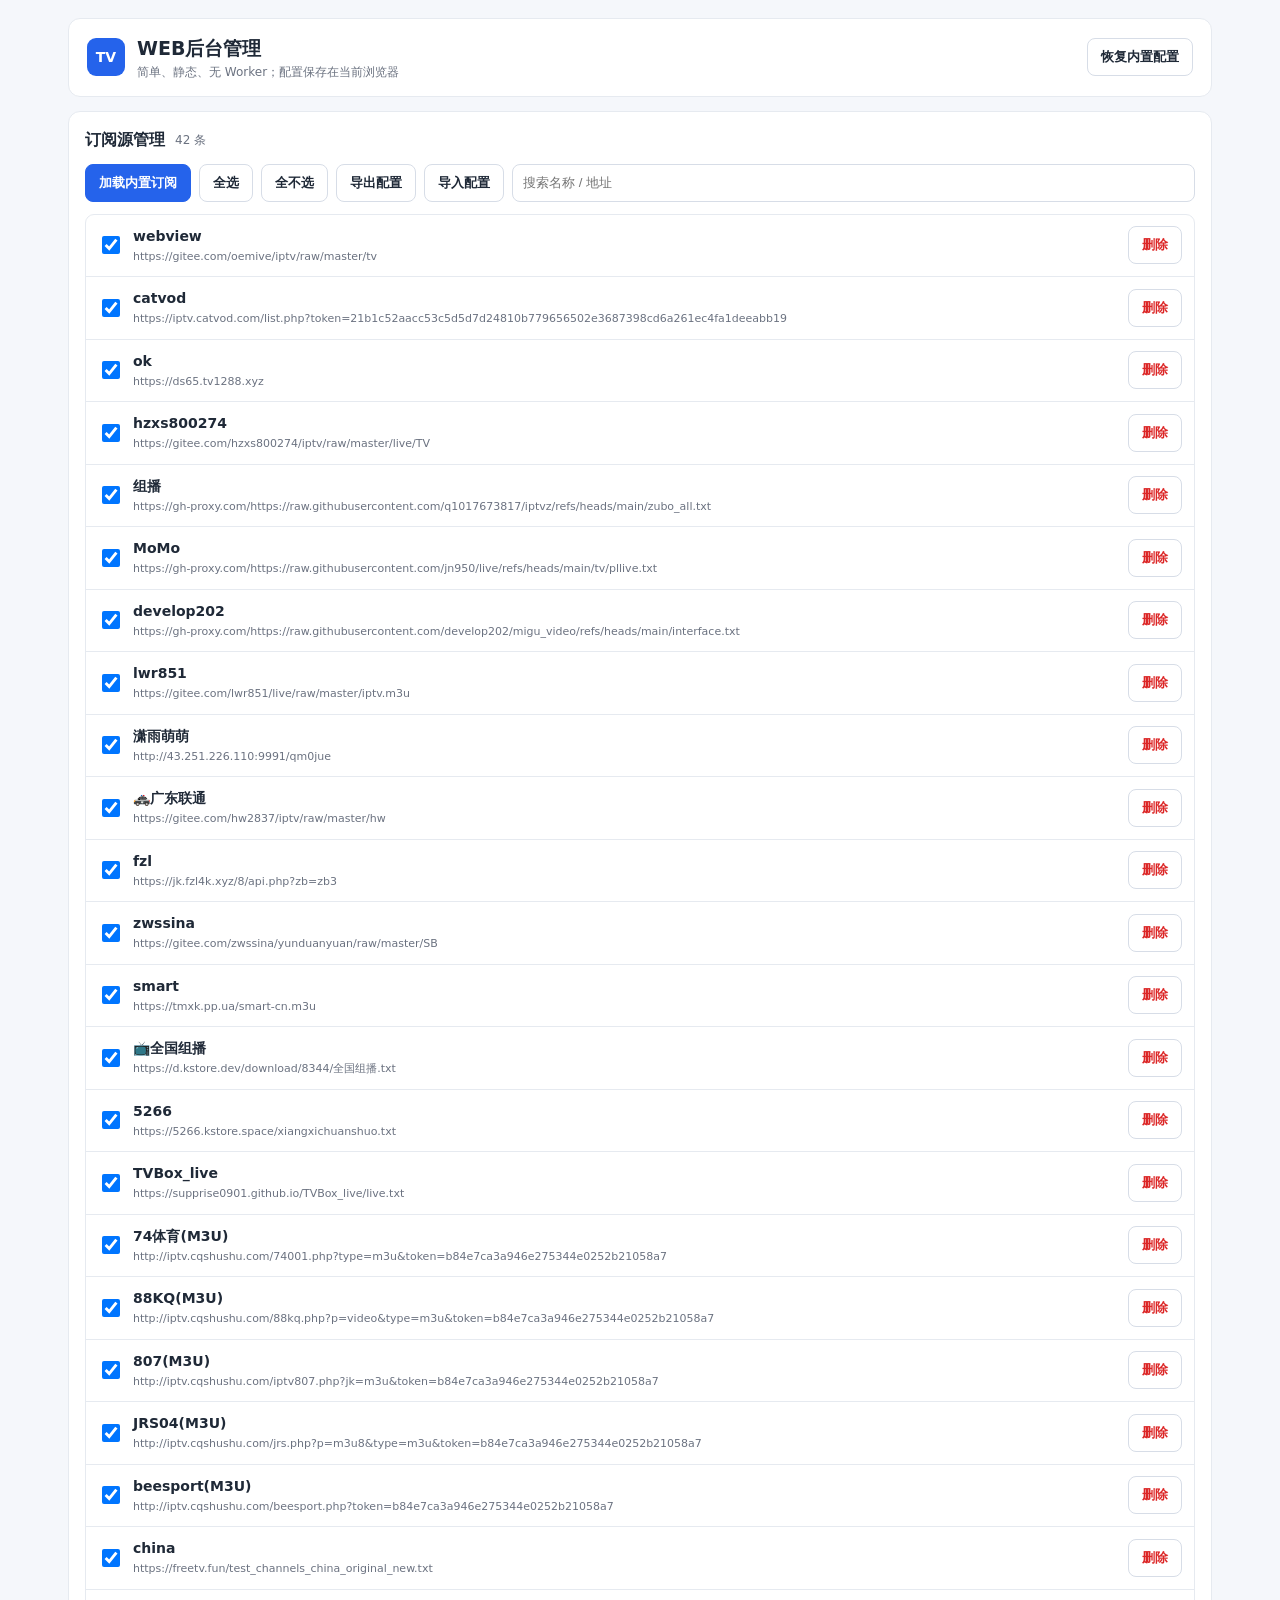
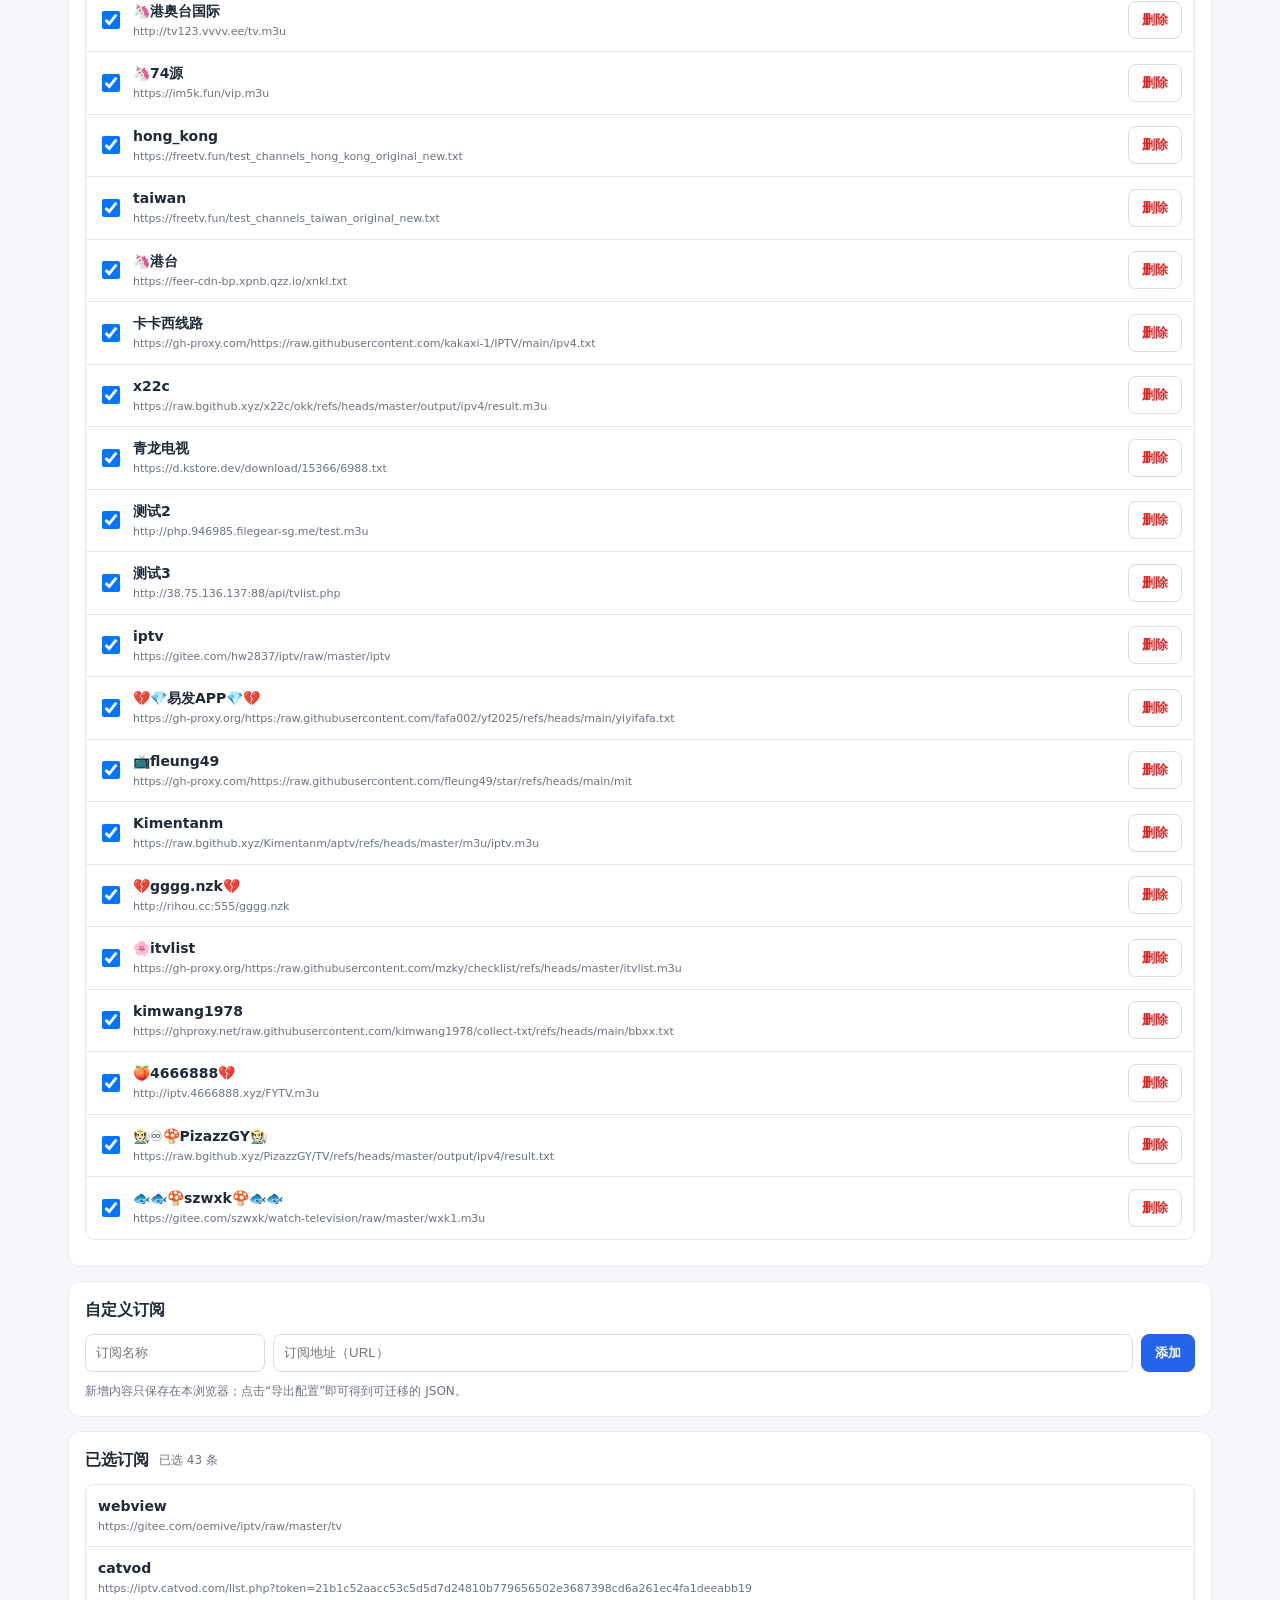
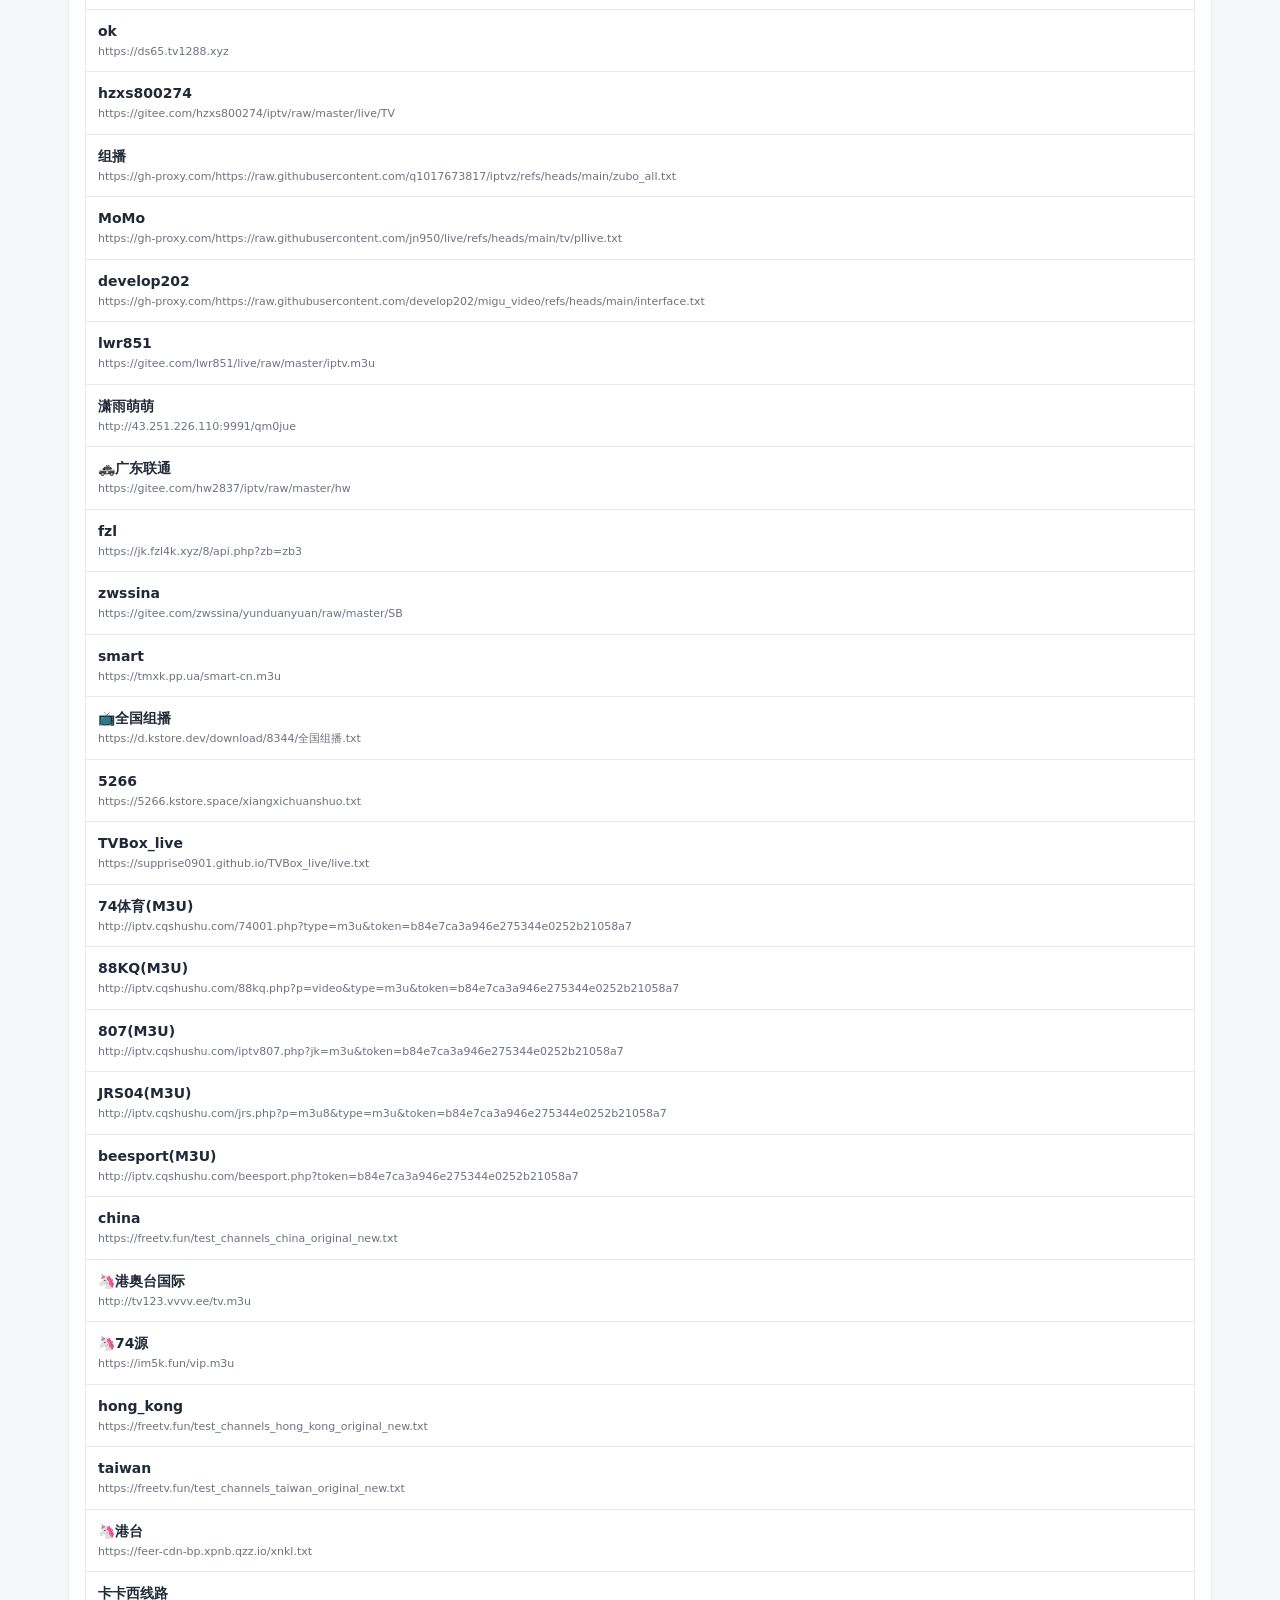
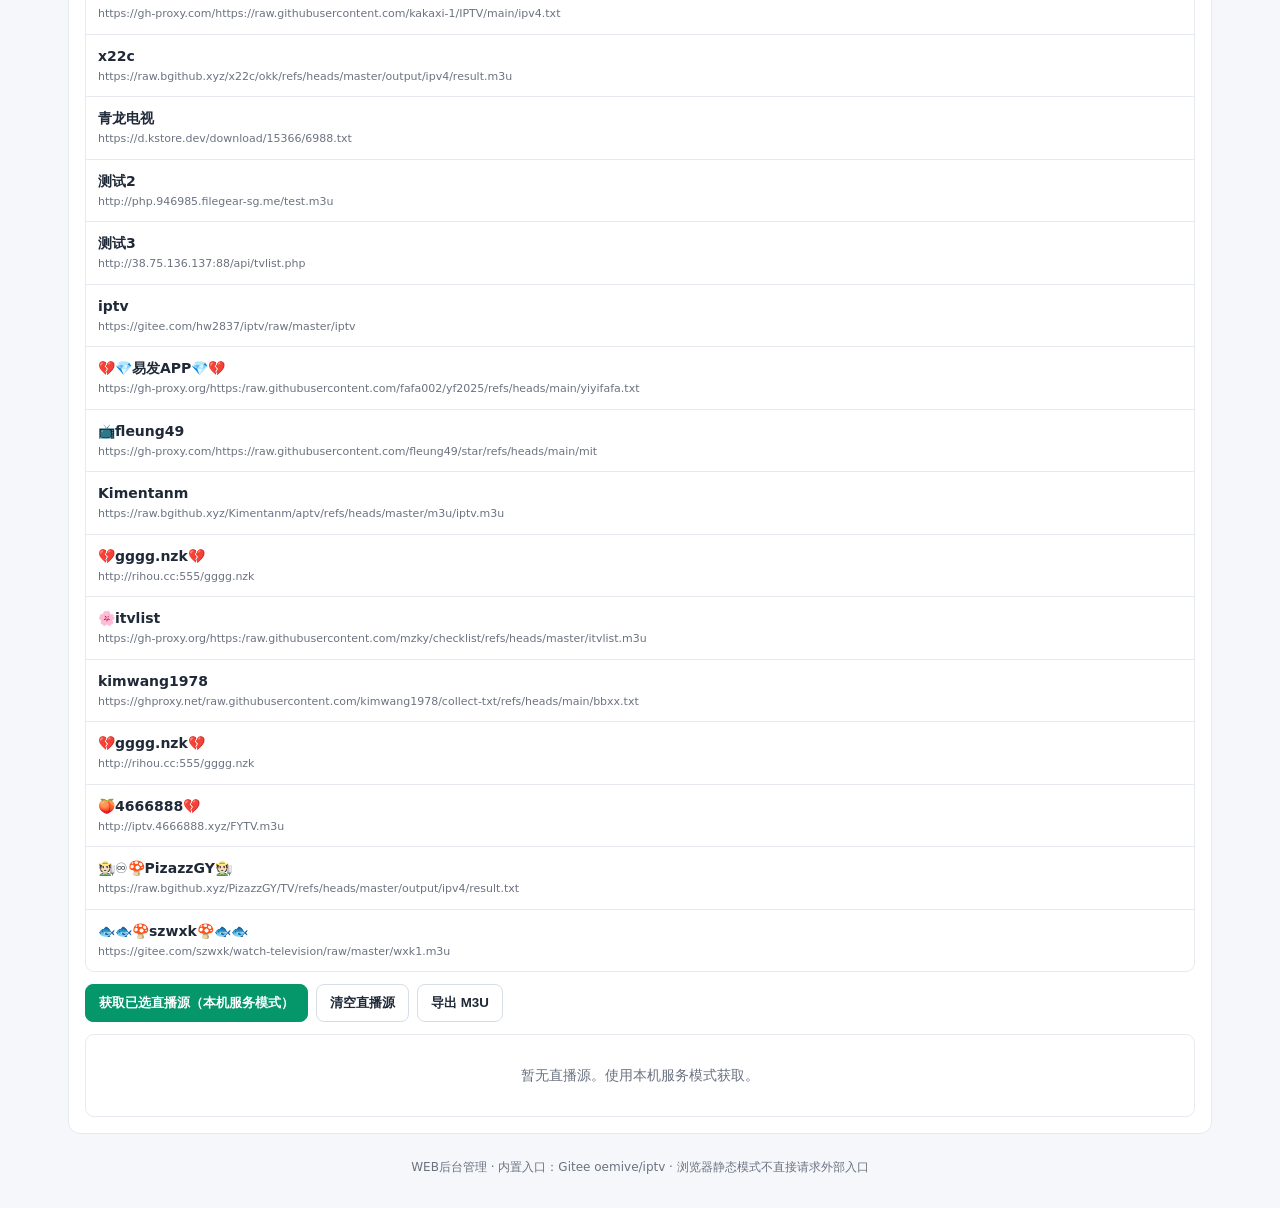
==== index.html @ d7b926e4 "Add files via upload" ====
<!doctype html>
<html lang="zh-CN"><head><meta charset="utf-8"><meta name="viewport" content="width=device-width,initial-scale=1"><title>WEB后台管理</title>
<style>
:root{--bg:#f5f7fb;--panel:#fff;--line:#e6eaf0;--text:#1f2937;--muted:#6b7280;--blue:#2563eb;--blue2:#eff6ff;--danger:#dc2626;--green:#059669}*{box-sizing:border-box}body{margin:0;background:var(--bg);color:var(--text);font:14px/1.5 system-ui,-apple-system,"Segoe UI","Microsoft YaHei",sans-serif}.wrap{max-width:1180px;margin:auto;padding:18px}.top{background:var(--panel);border:1px solid var(--line);border-radius:12px;padding:15px 18px;display:flex;align-items:center;gap:12px}.logo{width:38px;height:38px;border-radius:9px;background:var(--blue);color:#fff;display:grid;place-items:center;font-weight:800}.brand{font-size:19px;font-weight:700}.sub{font-size:12px;color:var(--muted)}.spacer{flex:1}.card{background:var(--panel);border:1px solid var(--line);border-radius:12px;margin-top:14px;padding:16px}.head{display:flex;align-items:center;gap:10px;margin-bottom:12px}.head h2{font-size:16px;margin:0}.count{color:var(--muted);font-size:12px}.toolbar{display:flex;gap:8px;flex-wrap:wrap;margin-bottom:12px}input,select{height:38px;border:1px solid #d7dde7;border-radius:8px;padding:0 10px;background:#fff;color:var(--text)}input.search{flex:1;min-width:220px}button{height:38px;border:1px solid #d7dde7;border-radius:8px;background:#fff;padding:0 13px;cursor:pointer;font-weight:600;color:var(--text)}button:hover{background:#f8fafc}button.primary{background:var(--blue);border-color:var(--blue);color:#fff}button.danger{color:var(--danger)}button.green{background:var(--green);border-color:var(--green);color:#fff}.list{border:1px solid var(--line);border-radius:9px;overflow:hidden}.row{display:flex;align-items:center;gap:10px;padding:11px 12px;border-bottom:1px solid var(--line)}.row:last-child{border-bottom:0}.row:hover{background:#fafcff}.check{width:18px;height:18px}.name{font-weight:600}.url{font-size:11px;color:var(--muted);word-break:break-all;margin-top:2px}.grow{flex:1;min-width:0}.tag{font-size:11px;color:#1d4ed8;background:var(--blue2);padding:3px 7px;border-radius:999px}.empty{padding:30px;text-align:center;color:var(--muted)}.status{margin-top:10px;color:var(--muted);font-size:12px;white-space:pre-wrap}.ok{color:var(--green)}.bad{color:var(--danger)}.form{display:grid;grid-template-columns:180px 1fr auto;gap:8px}@media(max-width:700px){.form{grid-template-columns:1fr}.top{align-items:flex-start}.wrap{padding:8px}}
</style></head><body><div class="wrap">
<header class="top"><div class="logo">TV</div><div><div class="brand">WEB后台管理</div><div class="sub">简单、静态、无 Worker；配置保存在当前浏览器</div></div><div class="spacer"></div><button id="reset">恢复内置配置</button></header>
<section class="card"><div class="head"><h2>订阅源管理</h2><span id="count" class="count"></span></div>
<div class="toolbar"><button class="primary" id="load">加载内置订阅</button><button id="all">全选</button><button id="none">全不选</button><button id="export">导出配置</button><button id="importBtn">导入配置</button><input id="file" type="file" accept="application/json" hidden><input id="search" class="search" placeholder="搜索名称 / 地址"></div>
<div id="list" class="list"></div><div id="status" class="status"></div></section>
<section class="card"><div class="head"><h2>自定义订阅</h2></div><div class="form"><input id="newName" placeholder="订阅名称"><input id="newUrl" placeholder="订阅地址（URL）"><button class="primary" id="add">添加</button></div><div class="status">新增内容只保存在本浏览器；点击“导出配置”即可得到可迁移的 JSON。</div></section>
<section class="card"><div class="head"><h2>已选订阅</h2><span id="selectedCount" class="count"></span></div><div id="selected" class="list"></div><div class="toolbar" style="margin-top:12px"><button class="green" id="pull">获取已选直播源（本机服务模式）</button><button id="clearChannels">清空直播源</button><button id="exportM3U">导出 M3U</button></div><div id="channelsStatus" class="status"></div><div id="channels" class="list" style="margin-top:10px"></div></section>
<footer class="status" style="text-align:center;padding:14px">WEB后台管理 · 内置入口：Gitee oemive/iptv · 浏览器静态模式不直接请求外部入口</footer>
</div><script src="./config.js"></script><script>
const KEY='web_admin_state_v1';
const CATALOG_URL=(window.WEB_ADMIN_CONFIG&&window.WEB_ADMIN_CONFIG.catalog)||'./data/hw.json';
const BUILTIN_URL='https://raw.giteeusercontent.com/oemive/iptv/raw/master/hw.json';
let catalog=[],state={subscriptions:[],selected_urls:[],channels:[]};
const $=id=>document.getElementById(id);
function esc(s){return String(s??'').replace(/[&<>"']/g,m=>({'&':'&amp;','<':'&lt;','>':'&gt;','"':'&quot;',"'":'&#39;'}[m]))}
function save(){localStorage.setItem(KEY,JSON.stringify(state))}
function loadState(){try{const x=JSON.parse(localStorage.getItem(KEY)||'null');if(x&&Array.isArray(x.subscriptions)){state=Object.assign(state,x)}}catch{} }
async function loadCatalog(){
  try{const r=await fetch(CATALOG_URL,{cache:'no-store'});if(!r.ok)throw Error('HTTP '+r.status);const d=await r.json();catalog=Array.isArray(d.lives)?d.lives:[];return true}
  catch(e){catalog=[];$('status').textContent='无法读取内置目录：'+e.message;return false}
}
function normalize(){const map=new Map();for(const x of state.subscriptions||[]){if(x&&x.url&&!map.has(x.url))map.set(x.url,{name:x.name||x.url,url:x.url,enabled:x.enabled!==false})}state.subscriptions=[...map.values()]}
function render(){normalize();const q=$('search').value.trim().toLowerCase();const rows=state.subscriptions.filter(x=>(x.name+' '+x.url).toLowerCase().includes(q));$('count').textContent=`${state.subscriptions.length} 条`;$('selectedCount').textContent=`已选 ${state.selected_urls.length} 条`;
$('list').innerHTML=rows.length?rows.map(x=>`<div class="row"><input class="check" type="checkbox" data-url="${esc(x.url)}" ${state.selected_urls.includes(x.url)?'checked':''}><div class="grow"><div class="name">${esc(x.name)}</div><div class="url">${esc(x.url)}</div></div>${x.builtin?'<span class="tag">内置</span>':''}<button class="danger del" data-url="${esc(x.url)}">删除</button></div>`).join(''):'<div class="empty">没有订阅。点击“加载内置订阅”。</div>';
$('selected').innerHTML=state.selected_urls.length?state.selected_urls.map(u=>{const x=state.subscriptions.find(s=>s.url===u)||{name:u,url:u};return `<div class="row"><div class="grow"><div class="name">${esc(x.name)}</div><div class="url">${esc(x.url)}</div></div></div>`}).join(''):'<div class="empty">尚未选择订阅。</div>';
$('channels').innerHTML=state.channels.length?state.channels.slice(0,500).map(x=>`<div class="row"><div class="grow"><div class="name">${esc(x.name)}</div><div class="url">${esc(x.url)}</div></div><span class="tag">${esc(x.group||'其他')}</span></div>`).join(''):'<div class="empty">暂无直播源。使用本机服务模式获取。</div>';
}
function setStatus(t,ok=false,bad=false){$('status').textContent=t;$('status').className='status '+(ok?'ok':bad?'bad':'')}
$('load').onclick=async()=>{if(!await loadCatalog())return;state.subscriptions=catalog.map(x=>({name:x.name||x.url,url:x.url,enabled:true,builtin:true}));state.selected_urls=state.subscriptions.map(x=>x.url);save();render();setStatus(`已加载 ${state.subscriptions.length} 条内置订阅。没有访问 Gitee，不会产生 CORS/401。`,true)};
$('all').onclick=()=>{state.selected_urls=state.subscriptions.map(x=>x.url);save();render()};$('none').onclick=()=>{state.selected_urls=[];save();render()};
$('list').onclick=e=>{const c=e.target.closest('.check');if(c){const u=c.dataset.url;if(c.checked&&!state.selected_urls.includes(u))state.selected_urls.push(u);if(!c.checked)state.selected_urls=state.selected_urls.filter(x=>x!==u);save();render();return}const d=e.target.closest('.del');if(d){const u=d.dataset.url;state.subscriptions=state.subscriptions.filter(x=>x.url!==u);state.selected_urls=state.selected_urls.filter(x=>x!==u);save();render()}};
$('search').oninput=render;
$('add').onclick=()=>{const name=$('newName').value.trim(),url=$('newUrl').value.trim();if(!name||!url){setStatus('请输入名称和 URL',false,true);return}state.subscriptions.push({name,url,enabled:true,builtin:false});$('newName').value='';$('newUrl').value='';save();render();setStatus('已添加自定义订阅。',true)};
$('reset').onclick=async()=>{localStorage.removeItem(KEY);state={subscriptions:[],selected_urls:[],channels:[]};await loadCatalog();state.subscriptions=catalog.map(x=>({name:x.name||x.url,url:x.url,enabled:true,builtin:true}));state.selected_urls=state.subscriptions.map(x=>x.url);save();render();setStatus('已恢复内置配置。',true)};
$('export').onclick=()=>{const blob=new Blob([JSON.stringify(state,null,2)],{type:'application/json'});const a=document.createElement('a');a.href=URL.createObjectURL(blob);a.download='web-admin-config.json';a.click();URL.revokeObjectURL(a.href)};
$('importBtn').onclick=()=>$('file').click();$('file').onchange=async e=>{const f=e.target.files[0];if(!f)return;try{state=JSON.parse(await f.text());save();render();setStatus('配置导入成功。',true)}catch(x){setStatus('配置导入失败：'+x.message,false,true)}};
$('pull').onclick=async()=>{if(location.protocol==='file:'){setStatus('请通过 GitHub Pages 或本机 server.py 打开，不能直接双击 HTML。',false,true);return}try{$('channelsStatus').textContent='正在通过本机服务获取…';const r=await fetch('/api/pull',{method:'POST',headers:{'Content-Type':'application/json'},body:JSON.stringify({urls:state.selected_urls})});const d=await r.json();if(!r.ok)throw Error(d.detail||'HTTP '+r.status);state.channels=d.channels||[];save();render();$('channelsStatus').textContent=`完成：${state.channels.length} 条频道；失败 ${d.errors?.length||0} 条。`;if(d.errors?.length) $('channelsStatus').textContent+='\n'+d.errors.map(x=>x.name+'：'+x.error).join('\n')}catch(e){$('channelsStatus').textContent='当前是 GitHub Pages 静态模式。浏览器不能安全绕过外部订阅源的 CORS；如需实际抓取直播源，请在电脑运行 server.py。'}};
$('clearChannels').onclick=()=>{state.channels=[];save();render();$('channelsStatus').textContent='已清空。'};
$('exportM3U').onclick=()=>{const m=['#EXTM3U',...state.channels.flatMap(x=>[`#EXTINF:-1 group-title="${String(x.group||'其他').replace(/"/g,'')}",${x.name||'UNKNOWN'}`,x.url||''])].join('\n')+'\n';const a=document.createElement('a');a.href=URL.createObjectURL(new Blob([m],{type:'text/plain;charset=utf-8'}));a.download='channels.m3u';a.click()};
(async()=>{loadState();if(!state.subscriptions.length){await loadCatalog();if(catalog.length){state.subscriptions=catalog.map(x=>({name:x.name||x.url,url:x.url,enabled:true,builtin:true}));state.selected_urls=state.subscriptions.map(x=>x.url);save()}}render()})();
</script></body></html>
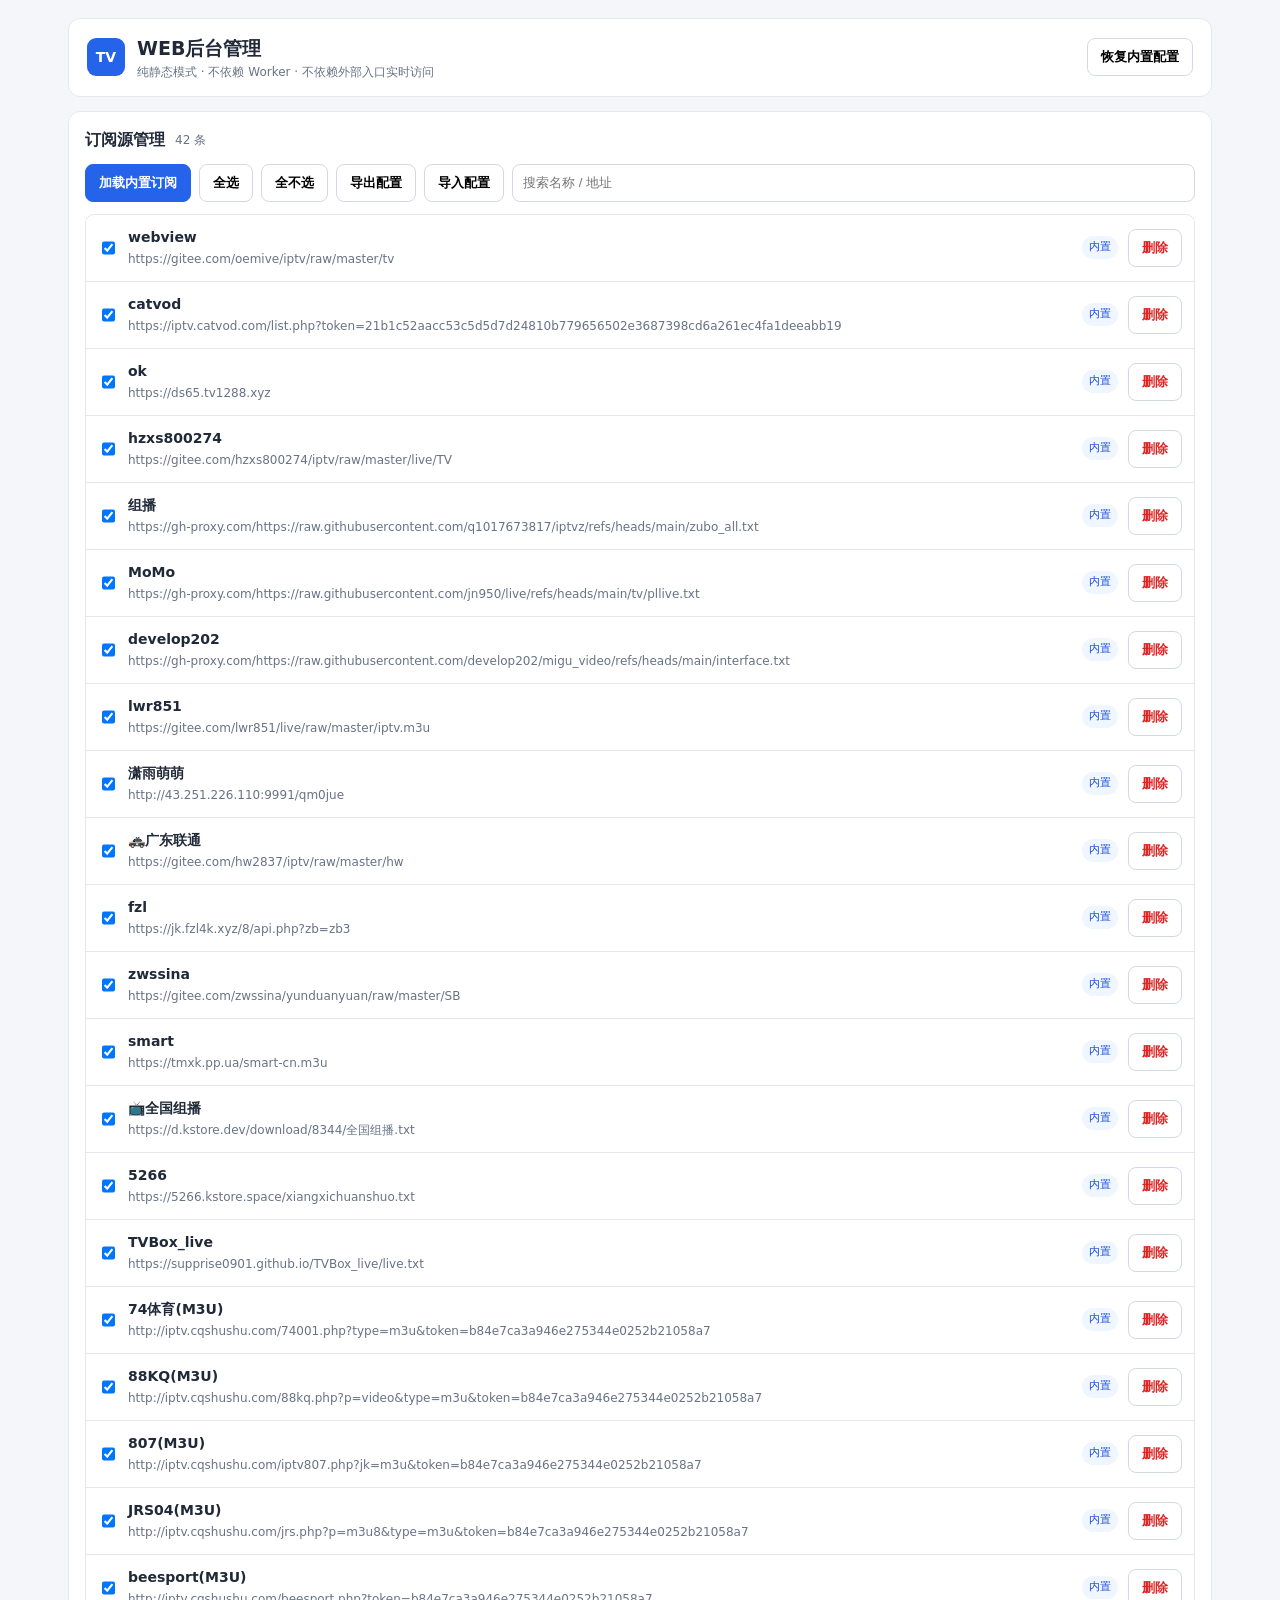
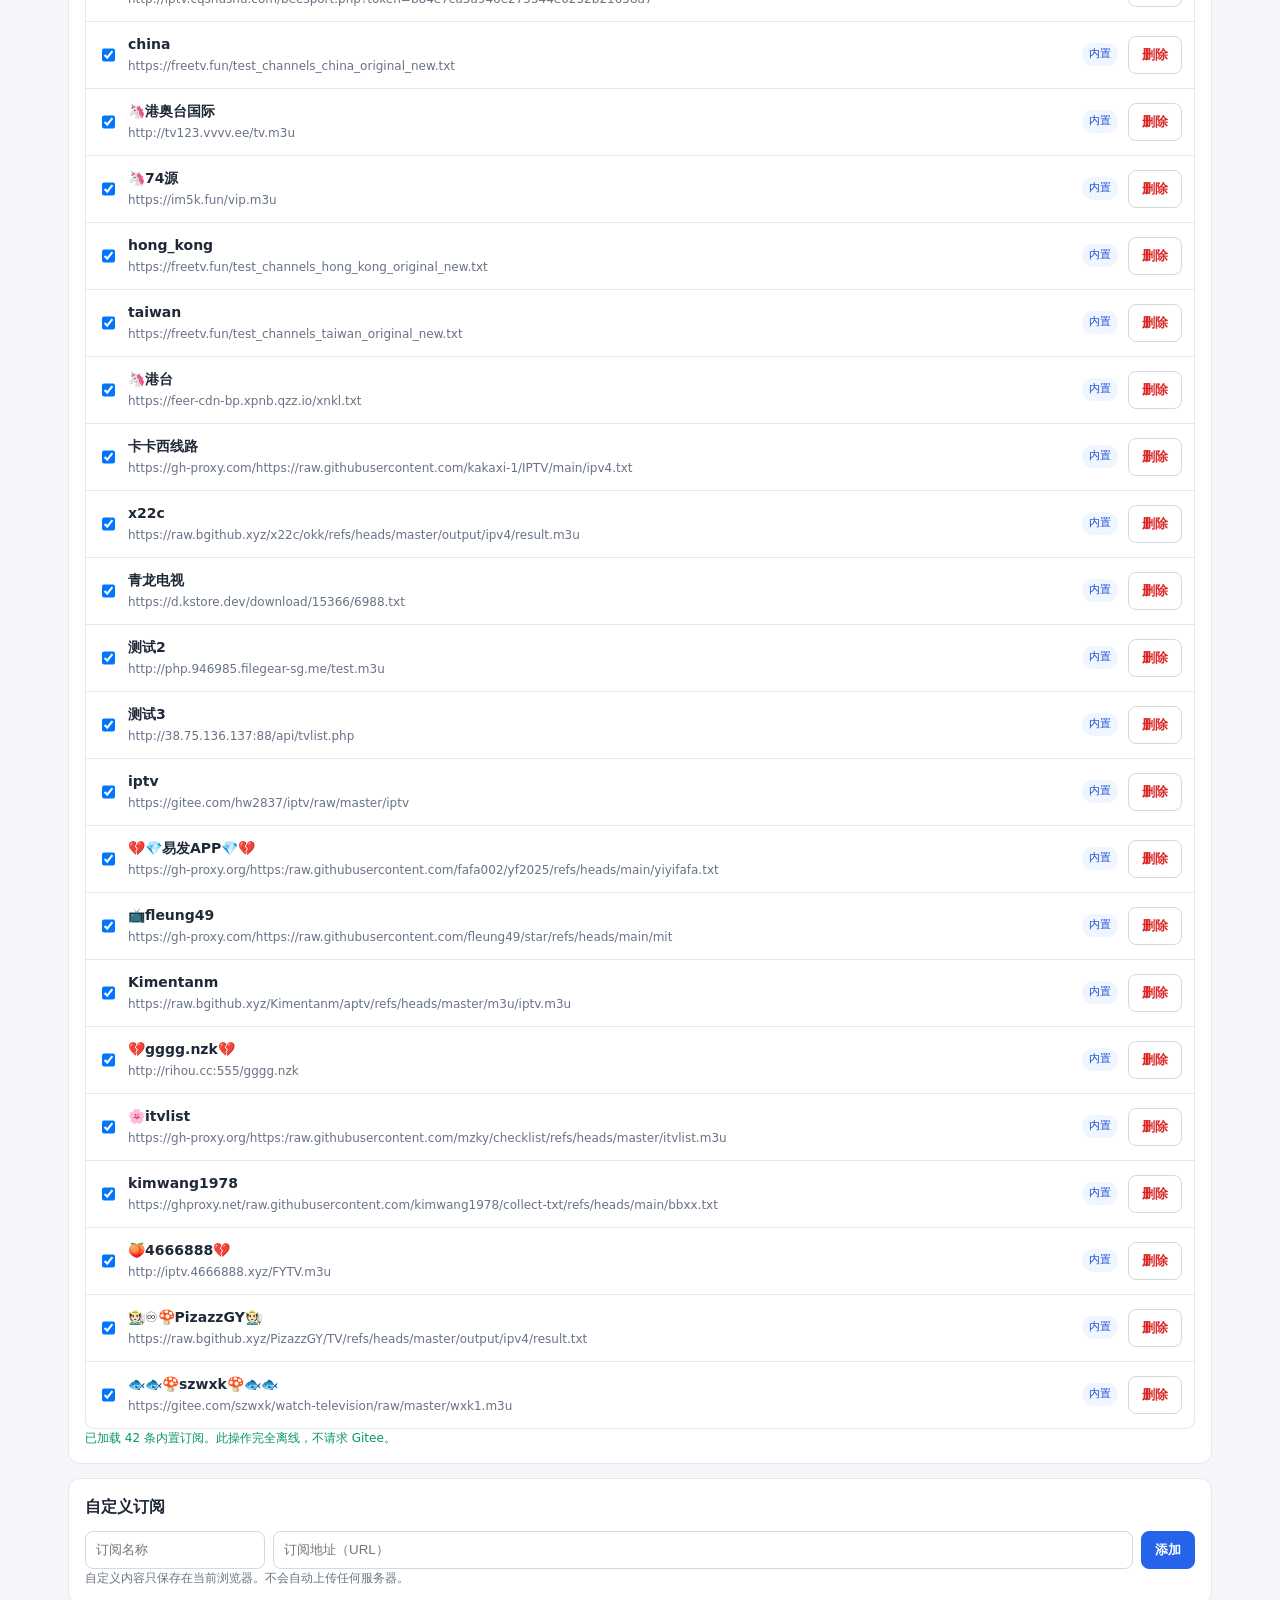
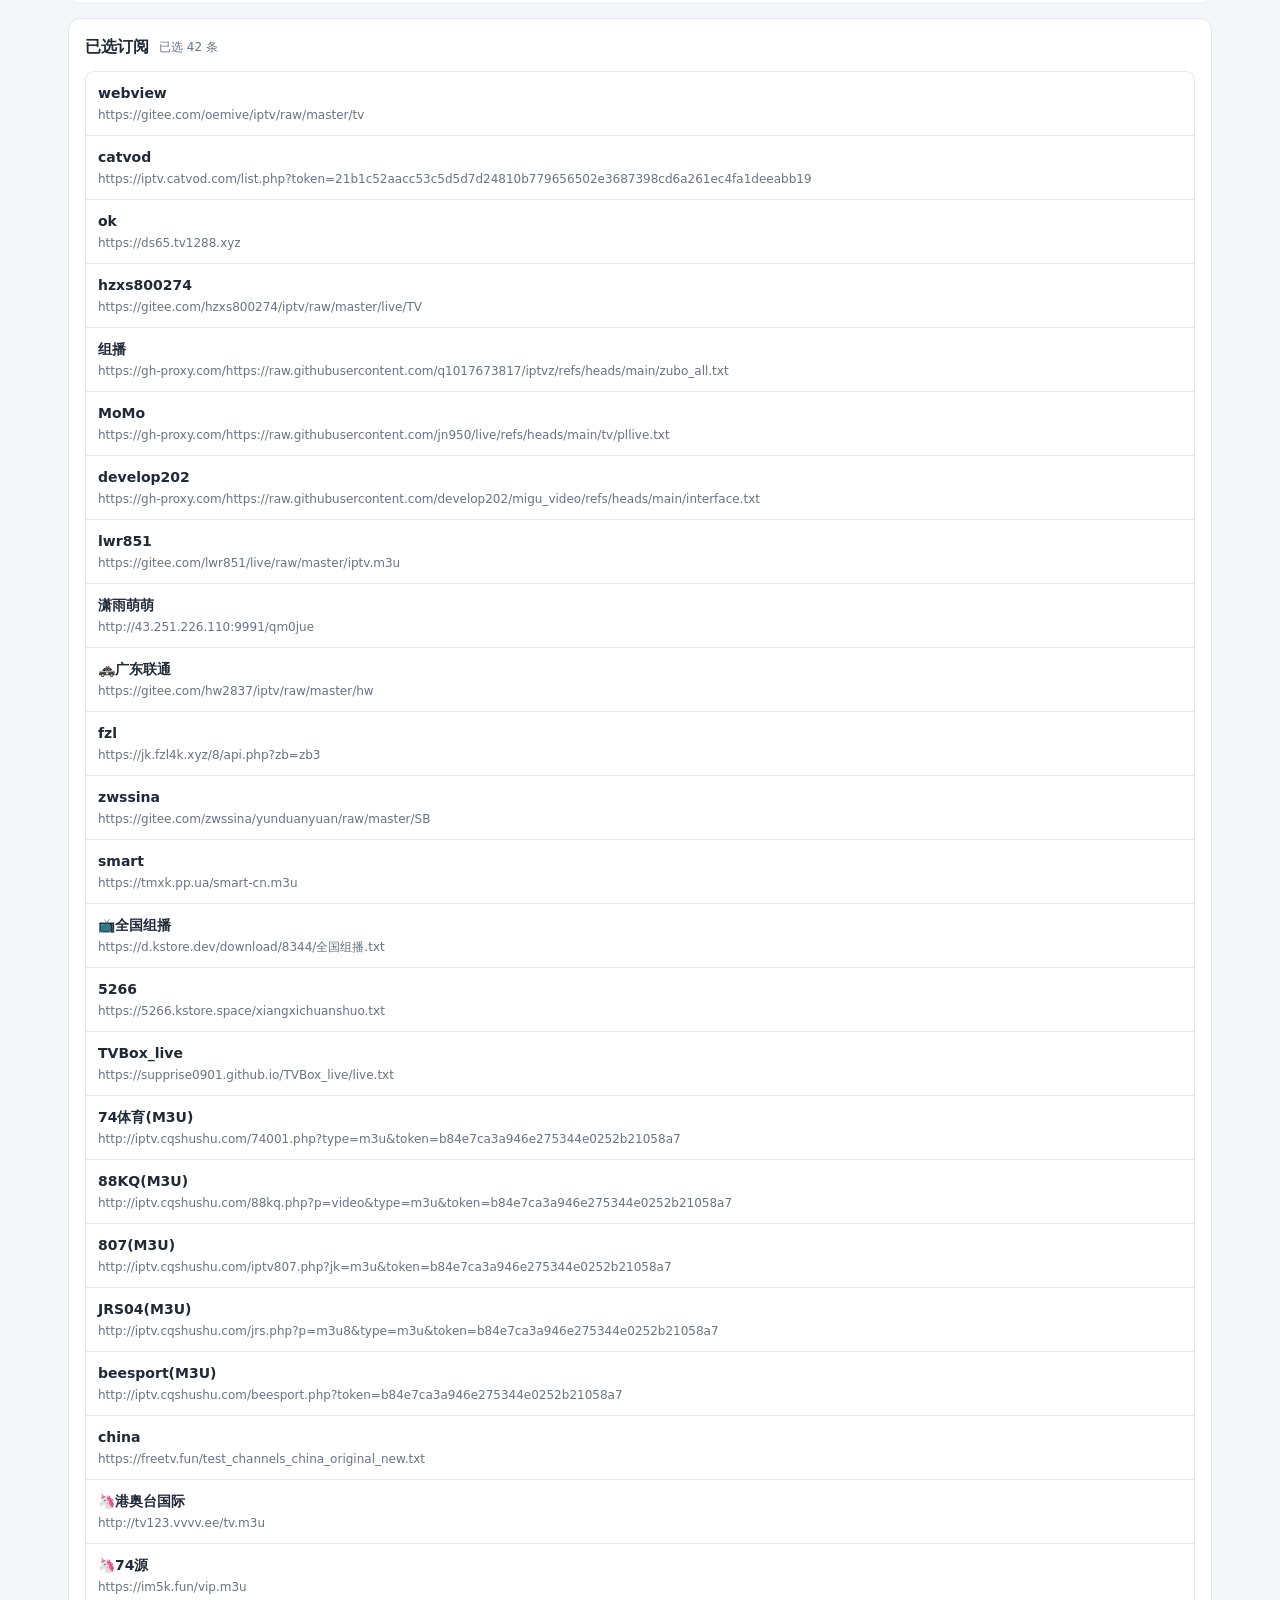
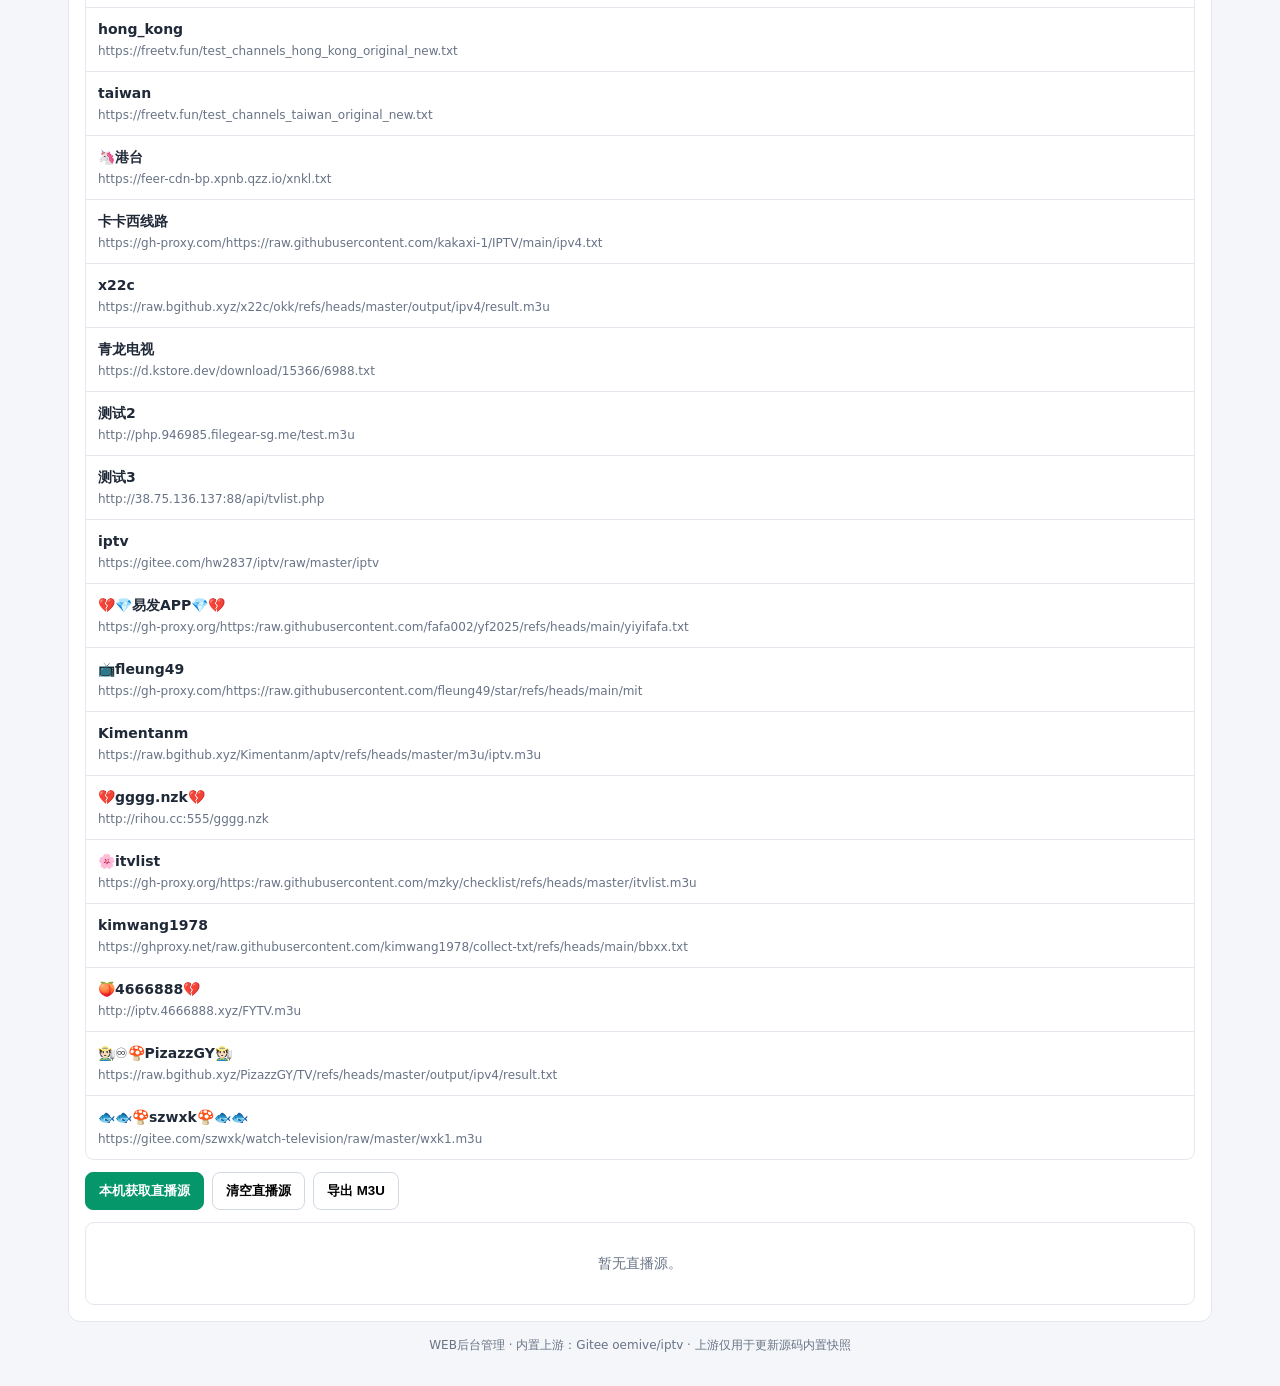
==== commit f114543a: "Add files via upload" ====
--- a/index.html
+++ b/index.html
@@ -1,45 +1,20 @@
-<!doctype html>
-<html lang="zh-CN"><head><meta charset="utf-8"><meta name="viewport" content="width=device-width,initial-scale=1"><title>WEB后台管理</title>
-<style>
-:root{--bg:#f5f7fb;--panel:#fff;--line:#e6eaf0;--text:#1f2937;--muted:#6b7280;--blue:#2563eb;--blue2:#eff6ff;--danger:#dc2626;--green:#059669}*{box-sizing:border-box}body{margin:0;background:var(--bg);color:var(--text);font:14px/1.5 system-ui,-apple-system,"Segoe UI","Microsoft YaHei",sans-serif}.wrap{max-width:1180px;margin:auto;padding:18px}.top{background:var(--panel);border:1px solid var(--line);border-radius:12px;padding:15px 18px;display:flex;align-items:center;gap:12px}.logo{width:38px;height:38px;border-radius:9px;background:var(--blue);color:#fff;display:grid;place-items:center;font-weight:800}.brand{font-size:19px;font-weight:700}.sub{font-size:12px;color:var(--muted)}.spacer{flex:1}.card{background:var(--panel);border:1px solid var(--line);border-radius:12px;margin-top:14px;padding:16px}.head{display:flex;align-items:center;gap:10px;margin-bottom:12px}.head h2{font-size:16px;margin:0}.count{color:var(--muted);font-size:12px}.toolbar{display:flex;gap:8px;flex-wrap:wrap;margin-bottom:12px}input,select{height:38px;border:1px solid #d7dde7;border-radius:8px;padding:0 10px;background:#fff;color:var(--text)}input.search{flex:1;min-width:220px}button{height:38px;border:1px solid #d7dde7;border-radius:8px;background:#fff;padding:0 13px;cursor:pointer;font-weight:600;color:var(--text)}button:hover{background:#f8fafc}button.primary{background:var(--blue);border-color:var(--blue);color:#fff}button.danger{color:var(--danger)}button.green{background:var(--green);border-color:var(--green);color:#fff}.list{border:1px solid var(--line);border-radius:9px;overflow:hidden}.row{display:flex;align-items:center;gap:10px;padding:11px 12px;border-bottom:1px solid var(--line)}.row:last-child{border-bottom:0}.row:hover{background:#fafcff}.check{width:18px;height:18px}.name{font-weight:600}.url{font-size:11px;color:var(--muted);word-break:break-all;margin-top:2px}.grow{flex:1;min-width:0}.tag{font-size:11px;color:#1d4ed8;background:var(--blue2);padding:3px 7px;border-radius:999px}.empty{padding:30px;text-align:center;color:var(--muted)}.status{margin-top:10px;color:var(--muted);font-size:12px;white-space:pre-wrap}.ok{color:var(--green)}.bad{color:var(--danger)}.form{display:grid;grid-template-columns:180px 1fr auto;gap:8px}@media(max-width:700px){.form{grid-template-columns:1fr}.top{align-items:flex-start}.wrap{padding:8px}}
-</style></head><body><div class="wrap">
-<header class="top"><div class="logo">TV</div><div><div class="brand">WEB后台管理</div><div class="sub">简单、静态、无 Worker；配置保存在当前浏览器</div></div><div class="spacer"></div><button id="reset">恢复内置配置</button></header>
-<section class="card"><div class="head"><h2>订阅源管理</h2><span id="count" class="count"></span></div>
-<div class="toolbar"><button class="primary" id="load">加载内置订阅</button><button id="all">全选</button><button id="none">全不选</button><button id="export">导出配置</button><button id="importBtn">导入配置</button><input id="file" type="file" accept="application/json" hidden><input id="search" class="search" placeholder="搜索名称 / 地址"></div>
-<div id="list" class="list"></div><div id="status" class="status"></div></section>
-<section class="card"><div class="head"><h2>自定义订阅</h2></div><div class="form"><input id="newName" placeholder="订阅名称"><input id="newUrl" placeholder="订阅地址（URL）"><button class="primary" id="add">添加</button></div><div class="status">新增内容只保存在本浏览器；点击“导出配置”即可得到可迁移的 JSON。</div></section>
-<section class="card"><div class="head"><h2>已选订阅</h2><span id="selectedCount" class="count"></span></div><div id="selected" class="list"></div><div class="toolbar" style="margin-top:12px"><button class="green" id="pull">获取已选直播源（本机服务模式）</button><button id="clearChannels">清空直播源</button><button id="exportM3U">导出 M3U</button></div><div id="channelsStatus" class="status"></div><div id="channels" class="list" style="margin-top:10px"></div></section>
-<footer class="status" style="text-align:center;padding:14px">WEB后台管理 · 内置入口：Gitee oemive/iptv · 浏览器静态模式不直接请求外部入口</footer>
-</div><script src="./config.js"></script><script>
-const KEY='web_admin_state_v1';
-const CATALOG_URL=(window.WEB_ADMIN_CONFIG&&window.WEB_ADMIN_CONFIG.catalog)||'./data/hw.json';
-const BUILTIN_URL='https://raw.giteeusercontent.com/oemive/iptv/raw/master/hw.json';
-let catalog=[],state={subscriptions:[],selected_urls:[],channels:[]};
-const $=id=>document.getElementById(id);
-function esc(s){return String(s??'').replace(/[&<>"']/g,m=>({'&':'&amp;','<':'&lt;','>':'&gt;','"':'&quot;',"'":'&#39;'}[m]))}
-function save(){localStorage.setItem(KEY,JSON.stringify(state))}
-function loadState(){try{const x=JSON.parse(localStorage.getItem(KEY)||'null');if(x&&Array.isArray(x.subscriptions)){state=Object.assign(state,x)}}catch{} }
-async function loadCatalog(){
-  try{const r=await fetch(CATALOG_URL,{cache:'no-store'});if(!r.ok)throw Error('HTTP '+r.status);const d=await r.json();catalog=Array.isArray(d.lives)?d.lives:[];return true}
-  catch(e){catalog=[];$('status').textContent='无法读取内置目录：'+e.message;return false}
-}
-function normalize(){const map=new Map();for(const x of state.subscriptions||[]){if(x&&x.url&&!map.has(x.url))map.set(x.url,{name:x.name||x.url,url:x.url,enabled:x.enabled!==false})}state.subscriptions=[...map.values()]}
-function render(){normalize();const q=$('search').value.trim().toLowerCase();const rows=state.subscriptions.filter(x=>(x.name+' '+x.url).toLowerCase().includes(q));$('count').textContent=`${state.subscriptions.length} 条`;$('selectedCount').textContent=`已选 ${state.selected_urls.length} 条`;
-$('list').innerHTML=rows.length?rows.map(x=>`<div class="row"><input class="check" type="checkbox" data-url="${esc(x.url)}" ${state.selected_urls.includes(x.url)?'checked':''}><div class="grow"><div class="name">${esc(x.name)}</div><div class="url">${esc(x.url)}</div></div>${x.builtin?'<span class="tag">内置</span>':''}<button class="danger del" data-url="${esc(x.url)}">删除</button></div>`).join(''):'<div class="empty">没有订阅。点击“加载内置订阅”。</div>';
-$('selected').innerHTML=state.selected_urls.length?state.selected_urls.map(u=>{const x=state.subscriptions.find(s=>s.url===u)||{name:u,url:u};return `<div class="row"><div class="grow"><div class="name">${esc(x.name)}</div><div class="url">${esc(x.url)}</div></div></div>`}).join(''):'<div class="empty">尚未选择订阅。</div>';
-$('channels').innerHTML=state.channels.length?state.channels.slice(0,500).map(x=>`<div class="row"><div class="grow"><div class="name">${esc(x.name)}</div><div class="url">${esc(x.url)}</div></div><span class="tag">${esc(x.group||'其他')}</span></div>`).join(''):'<div class="empty">暂无直播源。使用本机服务模式获取。</div>';
-}
-function setStatus(t,ok=false,bad=false){$('status').textContent=t;$('status').className='status '+(ok?'ok':bad?'bad':'')}
-$('load').onclick=async()=>{if(!await loadCatalog())return;state.subscriptions=catalog.map(x=>({name:x.name||x.url,url:x.url,enabled:true,builtin:true}));state.selected_urls=state.subscriptions.map(x=>x.url);save();render();setStatus(`已加载 ${state.subscriptions.length} 条内置订阅。没有访问 Gitee，不会产生 CORS/401。`,true)};
-$('all').onclick=()=>{state.selected_urls=state.subscriptions.map(x=>x.url);save();render()};$('none').onclick=()=>{state.selected_urls=[];save();render()};
+<!doctype html><html lang="zh-CN"><head><meta charset="utf-8"><meta name="viewport" content="width=device-width,initial-scale=1"><title>WEB后台管理</title><style>
+:root{--bg:#f4f6f9;--panel:#fff;--line:#e4e8ee;--text:#202938;--muted:#687386;--blue:#2563eb;--danger:#dc2626;--ok:#059669}*{box-sizing:border-box}body{margin:0;background:var(--bg);color:var(--text);font:14px/1.5 system-ui,-apple-system,"Segoe UI","Microsoft YaHei",sans-serif}.wrap{max-width:1180px;margin:auto;padding:18px}.top,.card{background:var(--panel);border:1px solid var(--line);border-radius:12px}.top{padding:15px 18px;display:flex;align-items:center;gap:12px}.logo{width:38px;height:38px;border-radius:9px;background:var(--blue);color:#fff;display:grid;place-items:center;font-weight:800}.brand{font-size:19px;font-weight:700}.sub,.status,.url,.count{color:var(--muted);font-size:12px}.spacer{flex:1}.card{margin-top:14px;padding:16px}.head{display:flex;align-items:center;gap:10px;margin-bottom:12px}.head h2{font-size:16px;margin:0}.toolbar{display:flex;gap:8px;flex-wrap:wrap;margin-bottom:12px}input{height:38px;border:1px solid #d3d9e3;border-radius:8px;padding:0 10px;background:#fff;color:var(--text)}input.search{flex:1;min-width:220px}button{height:38px;border:1px solid #d3d9e3;border-radius:8px;background:#fff;padding:0 13px;cursor:pointer;font-weight:600}button:hover{background:#f8fafc}button.primary{background:var(--blue);border-color:var(--blue);color:#fff}button.danger{color:var(--danger)}button.green{background:var(--ok);border-color:var(--ok);color:#fff}.list{border:1px solid var(--line);border-radius:9px;overflow:hidden}.row{display:flex;align-items:center;gap:10px;padding:11px 12px;border-bottom:1px solid var(--line)}.row:last-child{border-bottom:0}.grow{flex:1;min-width:0}.name{font-weight:600}.url{word-break:break-all;margin-top:2px}.tag{font-size:11px;background:#eff6ff;color:#1d4ed8;padding:3px 7px;border-radius:999px}.empty{padding:30px;text-align:center;color:var(--muted)}.ok{color:var(--ok)}.bad{color:var(--danger)}.form{display:grid;grid-template-columns:180px 1fr auto;gap:8px}@media(max-width:700px){.form{grid-template-columns:1fr}.top{align-items:flex-start}.wrap{padding:8px}}
+</style></head><body><div class="wrap"><header class="top"><div class="logo">TV</div><div><div class="brand">WEB后台管理</div><div class="sub">纯静态模式 · 不依赖 Worker · 不依赖外部入口实时访问</div></div><div class="spacer"></div><button id="reset">恢复内置配置</button></header>
+<section class="card"><div class="head"><h2>订阅源管理</h2><span id="count" class="count"></span></div><div class="toolbar"><button class="primary" id="load">加载内置订阅</button><button id="all">全选</button><button id="none">全不选</button><button id="export">导出配置</button><button id="importBtn">导入配置</button><input id="file" type="file" accept="application/json" hidden><input id="search" class="search" placeholder="搜索名称 / 地址"></div><div id="list" class="list"></div><div id="status" class="status"></div></section>
+<section class="card"><div class="head"><h2>自定义订阅</h2></div><div class="form"><input id="newName" placeholder="订阅名称"><input id="newUrl" placeholder="订阅地址（URL）"><button class="primary" id="add">添加</button></div><div class="status">自定义内容只保存在当前浏览器。不会自动上传任何服务器。</div></section>
+<section class="card"><div class="head"><h2>已选订阅</h2><span id="selectedCount" class="count"></span></div><div id="selected" class="list"></div><div class="toolbar" style="margin-top:12px"><button class="green" id="pull">本机获取直播源</button><button id="clearChannels">清空直播源</button><button id="exportM3U">导出 M3U</button></div><div id="channelsStatus" class="status"></div><div id="channels" class="list" style="margin-top:10px"></div></section>
+<footer class="status" style="text-align:center;padding:14px">WEB后台管理 · 内置上游：Gitee oemive/iptv · 上游仅用于更新源码内置快照</footer></div><script src="./config.js"></script><script>
+'use strict';const KEY='web_admin_state_v2';const C=(window.WEB_ADMIN_CONFIG&&window.WEB_ADMIN_CONFIG.builtinCatalog)||{lives:[]};let state={subscriptions:[],selected_urls:[],channels:[]};const $=id=>document.getElementById(id);const esc=s=>String(s??'').replace(/[&<>"']/g,m=>({'&':'&amp;','<':'&lt;','>':'&gt;','"':'&quot;',"'":'&#39;'}[m]));
+function save(){localStorage.setItem(KEY,JSON.stringify(state))}function normalize(){const m=new Map();for(const x of state.subscriptions||[]){if(x&&x.url&&!m.has(x.url))m.set(x.url,{name:x.name||x.url,url:x.url,builtin:!!x.builtin})}state.subscriptions=[...m.values()];const valid=new Set(state.subscriptions.map(x=>x.url));state.selected_urls=[...new Set((state.selected_urls||[]).filter(u=>valid.has(u)))]}
+function loadSaved(){try{const x=JSON.parse(localStorage.getItem(KEY)||'null');if(x&&Array.isArray(x.subscriptions))state=x}catch{}}function builtin(){return (C.lives||[]).filter(x=>x&&x.url).map(x=>({name:x.name||x.url,url:x.url,builtin:true}))}
+function render(){normalize();const q=$('search').value.trim().toLowerCase();const rows=state.subscriptions.filter(x=>(x.name+' '+x.url).toLowerCase().includes(q));$('count').textContent=state.subscriptions.length+' 条';$('selectedCount').textContent='已选 '+state.selected_urls.length+' 条';$('list').innerHTML=rows.length?rows.map(x=>'<div class="row"><input class="check" type="checkbox" data-url="'+esc(x.url)+'" '+(state.selected_urls.includes(x.url)?'checked':'')+'><div class="grow"><div class="name">'+esc(x.name)+'</div><div class="url">'+esc(x.url)+'</div></div>'+(x.builtin?'<span class="tag">内置</span>':'')+'<button class="danger del" data-url="'+esc(x.url)+'">删除</button></div>').join(''):'<div class="empty">没有订阅。</div>';$('selected').innerHTML=state.selected_urls.length?state.selected_urls.map(u=>{const x=state.subscriptions.find(s=>s.url===u)||{name:u,url:u};return '<div class="row"><div class="grow"><div class="name">'+esc(x.name)+'</div><div class="url">'+esc(x.url)+'</div></div></div>'}).join(''):'<div class="empty">尚未选择订阅。</div>';$('channels').innerHTML=state.channels.length?state.channels.slice(0,1000).map(x=>'<div class="row"><div class="grow"><div class="name">'+esc(x.name)+'</div><div class="url">'+esc(x.url)+'</div></div><span class="tag">'+esc(x.group||'其他')+'</span></div>').join(''):'<div class="empty">暂无直播源。</div>'}
+function status(t,ok=false,bad=false){$('status').textContent=t;$('status').className='status '+(ok?'ok':bad?'bad':'')}function loadBuiltin(){state.subscriptions=builtin();state.selected_urls=state.subscriptions.map(x=>x.url);save();render();status('已加载 '+state.subscriptions.length+' 条内置订阅。此操作完全离线，不请求 Gitee。',true)}
+$('load').onclick=loadBuiltin;$('all').onclick=()=>{state.selected_urls=state.subscriptions.map(x=>x.url);save();render()};$('none').onclick=()=>{state.selected_urls=[];save();render()};$('reset').onclick=()=>{localStorage.removeItem(KEY);state={subscriptions:[],selected_urls:[],channels:[]};loadBuiltin()};$('search').oninput=render;
 $('list').onclick=e=>{const c=e.target.closest('.check');if(c){const u=c.dataset.url;if(c.checked&&!state.selected_urls.includes(u))state.selected_urls.push(u);if(!c.checked)state.selected_urls=state.selected_urls.filter(x=>x!==u);save();render();return}const d=e.target.closest('.del');if(d){const u=d.dataset.url;state.subscriptions=state.subscriptions.filter(x=>x.url!==u);state.selected_urls=state.selected_urls.filter(x=>x!==u);save();render()}};
-$('search').oninput=render;
-$('add').onclick=()=>{const name=$('newName').value.trim(),url=$('newUrl').value.trim();if(!name||!url){setStatus('请输入名称和 URL',false,true);return}state.subscriptions.push({name,url,enabled:true,builtin:false});$('newName').value='';$('newUrl').value='';save();render();setStatus('已添加自定义订阅。',true)};
-$('reset').onclick=async()=>{localStorage.removeItem(KEY);state={subscriptions:[],selected_urls:[],channels:[]};await loadCatalog();state.subscriptions=catalog.map(x=>({name:x.name||x.url,url:x.url,enabled:true,builtin:true}));state.selected_urls=state.subscriptions.map(x=>x.url);save();render();setStatus('已恢复内置配置。',true)};
-$('export').onclick=()=>{const blob=new Blob([JSON.stringify(state,null,2)],{type:'application/json'});const a=document.createElement('a');a.href=URL.createObjectURL(blob);a.download='web-admin-config.json';a.click();URL.revokeObjectURL(a.href)};
-$('importBtn').onclick=()=>$('file').click();$('file').onchange=async e=>{const f=e.target.files[0];if(!f)return;try{state=JSON.parse(await f.text());save();render();setStatus('配置导入成功。',true)}catch(x){setStatus('配置导入失败：'+x.message,false,true)}};
-$('pull').onclick=async()=>{if(location.protocol==='file:'){setStatus('请通过 GitHub Pages 或本机 server.py 打开，不能直接双击 HTML。',false,true);return}try{$('channelsStatus').textContent='正在通过本机服务获取…';const r=await fetch('/api/pull',{method:'POST',headers:{'Content-Type':'application/json'},body:JSON.stringify({urls:state.selected_urls})});const d=await r.json();if(!r.ok)throw Error(d.detail||'HTTP '+r.status);state.channels=d.channels||[];save();render();$('channelsStatus').textContent=`完成：${state.channels.length} 条频道；失败 ${d.errors?.length||0} 条。`;if(d.errors?.length) $('channelsStatus').textContent+='\n'+d.errors.map(x=>x.name+'：'+x.error).join('\n')}catch(e){$('channelsStatus').textContent='当前是 GitHub Pages 静态模式。浏览器不能安全绕过外部订阅源的 CORS；如需实际抓取直播源，请在电脑运行 server.py。'}};
-$('clearChannels').onclick=()=>{state.channels=[];save();render();$('channelsStatus').textContent='已清空。'};
-$('exportM3U').onclick=()=>{const m=['#EXTM3U',...state.channels.flatMap(x=>[`#EXTINF:-1 group-title="${String(x.group||'其他').replace(/"/g,'')}",${x.name||'UNKNOWN'}`,x.url||''])].join('\n')+'\n';const a=document.createElement('a');a.href=URL.createObjectURL(new Blob([m],{type:'text/plain;charset=utf-8'}));a.download='channels.m3u';a.click()};
-(async()=>{loadState();if(!state.subscriptions.length){await loadCatalog();if(catalog.length){state.subscriptions=catalog.map(x=>({name:x.name||x.url,url:x.url,enabled:true,builtin:true}));state.selected_urls=state.subscriptions.map(x=>x.url);save()}}render()})();
-</script></body></html>
+$('add').onclick=()=>{const name=$('newName').value.trim(),url=$('newUrl').value.trim();if(!name||!url){status('请输入名称和 URL',false,true);return}if(state.subscriptions.some(x=>x.url===url)){status('该 URL 已存在',false,true);return}state.subscriptions.push({name,url,builtin:false});$('newName').value='';$('newUrl').value='';save();render();status('已添加自定义订阅。',true)};
+$('export').onclick=()=>{const b=new Blob([JSON.stringify(state,null,2)],{type:'application/json'}),a=document.createElement('a');a.href=URL.createObjectURL(b);a.download='web-admin-config.json';a.click();setTimeout(()=>URL.revokeObjectURL(a.href),1000)};$('importBtn').onclick=()=>$('file').click();$('file').onchange=async e=>{const f=e.target.files[0];if(!f)return;try{const x=JSON.parse(await f.text());if(!Array.isArray(x.subscriptions)||!Array.isArray(x.selected_urls))throw Error('配置格式不正确');state={subscriptions:x.subscriptions,selected_urls:x.selected_urls,channels:Array.isArray(x.channels)?x.channels:[]};normalize();save();render();status('配置导入成功。',true)}catch(x){status('配置导入失败：'+x.message,false,true)}e.target.value=''};
+$('pull').onclick=async()=>{if(!state.selected_urls.length){$('channelsStatus').textContent='请先选择订阅源。';return}if(location.protocol==='file:'){$('channelsStatus').textContent='请通过 GitHub Pages 或 python server.py 打开页面。';return}try{$('channelsStatus').textContent='正在请求本机服务…';const r=await fetch('/api/pull',{method:'POST',headers:{'Content-Type':'application/json'},body:JSON.stringify({urls:state.selected_urls})});const d=await r.json();if(!r.ok)throw Error(d.detail||'HTTP '+r.status);state.channels=d.channels||[];save();render();$('channelsStatus').textContent='完成：'+state.channels.length+' 条频道；失败 '+(d.errors?.length||0)+' 条。'}catch(e){$('channelsStatus').textContent='静态 GitHub Pages 不执行外部订阅抓取。请运行源码内的 server.py 使用“本机获取直播源”。'}};
+$('clearChannels').onclick=()=>{state.channels=[];save();render();$('channelsStatus').textContent='已清空。'};$('exportM3U').onclick=()=>{const m=['#EXTM3U',...state.channels.flatMap(x=>['#EXTINF:-1 group-title="'+String(x.group||'其他').replace(/"/g,'')+'",'+(x.name||'UNKNOWN'),x.url||''])].join('\n')+'\n',a=document.createElement('a');a.href=URL.createObjectURL(new Blob([m],{type:'text/plain;charset=utf-8'}));a.download='channels.m3u';a.click();setTimeout(()=>URL.revokeObjectURL(a.href),1000)};
+loadSaved();normalize();if(!state.subscriptions.length)loadBuiltin();else render();
+</script></body></html>
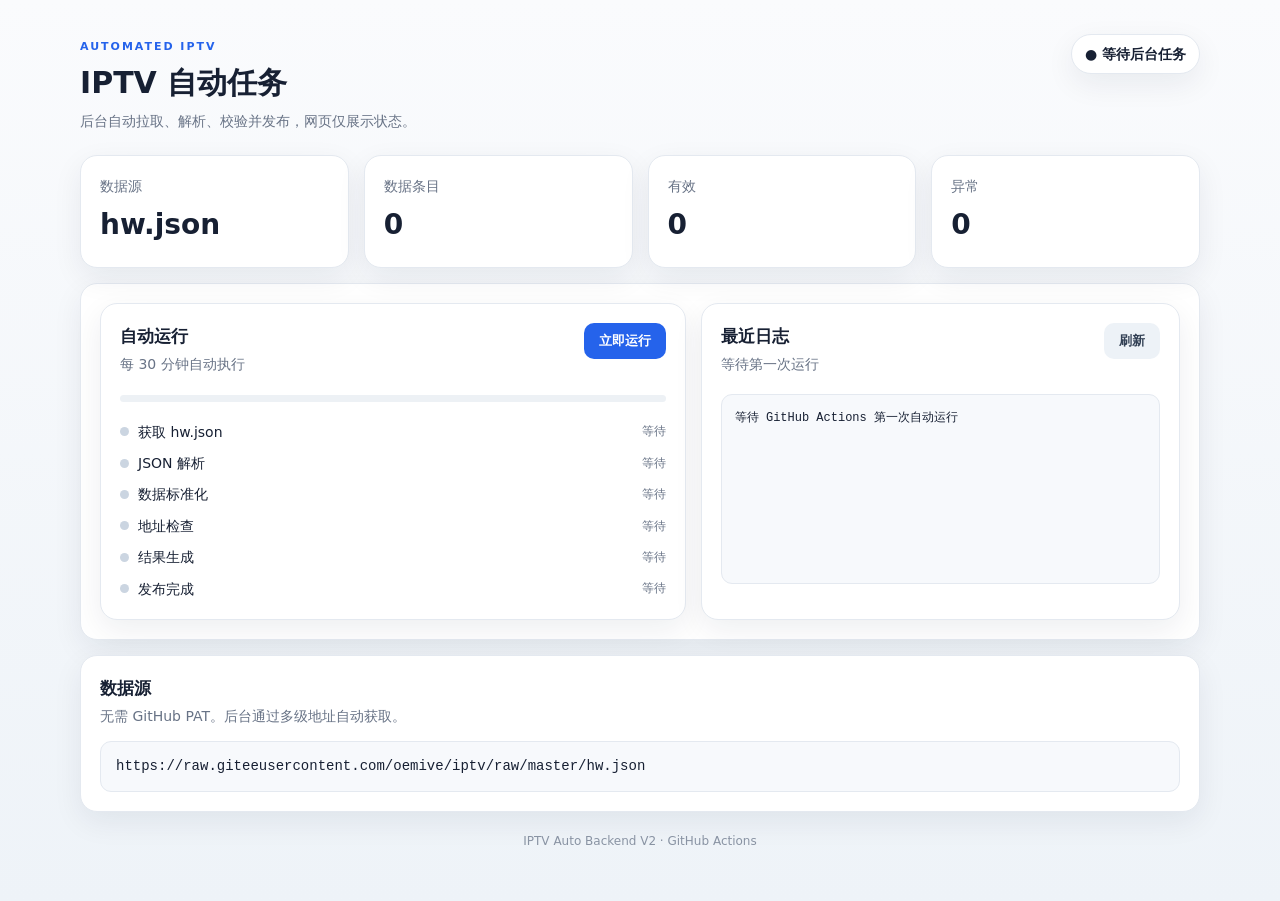
==== commit 191c85e7: "Add files via upload" ====
--- a/index.html
+++ b/index.html
@@ -1,20 +1 @@
-<!doctype html><html lang="zh-CN"><head><meta charset="utf-8"><meta name="viewport" content="width=device-width,initial-scale=1"><title>WEB后台管理</title><style>
-:root{--bg:#f4f6f9;--panel:#fff;--line:#e4e8ee;--text:#202938;--muted:#687386;--blue:#2563eb;--danger:#dc2626;--ok:#059669}*{box-sizing:border-box}body{margin:0;background:var(--bg);color:var(--text);font:14px/1.5 system-ui,-apple-system,"Segoe UI","Microsoft YaHei",sans-serif}.wrap{max-width:1180px;margin:auto;padding:18px}.top,.card{background:var(--panel);border:1px solid var(--line);border-radius:12px}.top{padding:15px 18px;display:flex;align-items:center;gap:12px}.logo{width:38px;height:38px;border-radius:9px;background:var(--blue);color:#fff;display:grid;place-items:center;font-weight:800}.brand{font-size:19px;font-weight:700}.sub,.status,.url,.count{color:var(--muted);font-size:12px}.spacer{flex:1}.card{margin-top:14px;padding:16px}.head{display:flex;align-items:center;gap:10px;margin-bottom:12px}.head h2{font-size:16px;margin:0}.toolbar{display:flex;gap:8px;flex-wrap:wrap;margin-bottom:12px}input{height:38px;border:1px solid #d3d9e3;border-radius:8px;padding:0 10px;background:#fff;color:var(--text)}input.search{flex:1;min-width:220px}button{height:38px;border:1px solid #d3d9e3;border-radius:8px;background:#fff;padding:0 13px;cursor:pointer;font-weight:600}button:hover{background:#f8fafc}button.primary{background:var(--blue);border-color:var(--blue);color:#fff}button.danger{color:var(--danger)}button.green{background:var(--ok);border-color:var(--ok);color:#fff}.list{border:1px solid var(--line);border-radius:9px;overflow:hidden}.row{display:flex;align-items:center;gap:10px;padding:11px 12px;border-bottom:1px solid var(--line)}.row:last-child{border-bottom:0}.grow{flex:1;min-width:0}.name{font-weight:600}.url{word-break:break-all;margin-top:2px}.tag{font-size:11px;background:#eff6ff;color:#1d4ed8;padding:3px 7px;border-radius:999px}.empty{padding:30px;text-align:center;color:var(--muted)}.ok{color:var(--ok)}.bad{color:var(--danger)}.form{display:grid;grid-template-columns:180px 1fr auto;gap:8px}@media(max-width:700px){.form{grid-template-columns:1fr}.top{align-items:flex-start}.wrap{padding:8px}}
-</style></head><body><div class="wrap"><header class="top"><div class="logo">TV</div><div><div class="brand">WEB后台管理</div><div class="sub">纯静态模式 · 不依赖 Worker · 不依赖外部入口实时访问</div></div><div class="spacer"></div><button id="reset">恢复内置配置</button></header>
-<section class="card"><div class="head"><h2>订阅源管理</h2><span id="count" class="count"></span></div><div class="toolbar"><button class="primary" id="load">加载内置订阅</button><button id="all">全选</button><button id="none">全不选</button><button id="export">导出配置</button><button id="importBtn">导入配置</button><input id="file" type="file" accept="application/json" hidden><input id="search" class="search" placeholder="搜索名称 / 地址"></div><div id="list" class="list"></div><div id="status" class="status"></div></section>
-<section class="card"><div class="head"><h2>自定义订阅</h2></div><div class="form"><input id="newName" placeholder="订阅名称"><input id="newUrl" placeholder="订阅地址（URL）"><button class="primary" id="add">添加</button></div><div class="status">自定义内容只保存在当前浏览器。不会自动上传任何服务器。</div></section>
-<section class="card"><div class="head"><h2>已选订阅</h2><span id="selectedCount" class="count"></span></div><div id="selected" class="list"></div><div class="toolbar" style="margin-top:12px"><button class="green" id="pull">本机获取直播源</button><button id="clearChannels">清空直播源</button><button id="exportM3U">导出 M3U</button></div><div id="channelsStatus" class="status"></div><div id="channels" class="list" style="margin-top:10px"></div></section>
-<footer class="status" style="text-align:center;padding:14px">WEB后台管理 · 内置上游：Gitee oemive/iptv · 上游仅用于更新源码内置快照</footer></div><script src="./config.js"></script><script>
-'use strict';const KEY='web_admin_state_v2';const C=(window.WEB_ADMIN_CONFIG&&window.WEB_ADMIN_CONFIG.builtinCatalog)||{lives:[]};let state={subscriptions:[],selected_urls:[],channels:[]};const $=id=>document.getElementById(id);const esc=s=>String(s??'').replace(/[&<>"']/g,m=>({'&':'&amp;','<':'&lt;','>':'&gt;','"':'&quot;',"'":'&#39;'}[m]));
-function save(){localStorage.setItem(KEY,JSON.stringify(state))}function normalize(){const m=new Map();for(const x of state.subscriptions||[]){if(x&&x.url&&!m.has(x.url))m.set(x.url,{name:x.name||x.url,url:x.url,builtin:!!x.builtin})}state.subscriptions=[...m.values()];const valid=new Set(state.subscriptions.map(x=>x.url));state.selected_urls=[...new Set((state.selected_urls||[]).filter(u=>valid.has(u)))]}
-function loadSaved(){try{const x=JSON.parse(localStorage.getItem(KEY)||'null');if(x&&Array.isArray(x.subscriptions))state=x}catch{}}function builtin(){return (C.lives||[]).filter(x=>x&&x.url).map(x=>({name:x.name||x.url,url:x.url,builtin:true}))}
-function render(){normalize();const q=$('search').value.trim().toLowerCase();const rows=state.subscriptions.filter(x=>(x.name+' '+x.url).toLowerCase().includes(q));$('count').textContent=state.subscriptions.length+' 条';$('selectedCount').textContent='已选 '+state.selected_urls.length+' 条';$('list').innerHTML=rows.length?rows.map(x=>'<div class="row"><input class="check" type="checkbox" data-url="'+esc(x.url)+'" '+(state.selected_urls.includes(x.url)?'checked':'')+'><div class="grow"><div class="name">'+esc(x.name)+'</div><div class="url">'+esc(x.url)+'</div></div>'+(x.builtin?'<span class="tag">内置</span>':'')+'<button class="danger del" data-url="'+esc(x.url)+'">删除</button></div>').join(''):'<div class="empty">没有订阅。</div>';$('selected').innerHTML=state.selected_urls.length?state.selected_urls.map(u=>{const x=state.subscriptions.find(s=>s.url===u)||{name:u,url:u};return '<div class="row"><div class="grow"><div class="name">'+esc(x.name)+'</div><div class="url">'+esc(x.url)+'</div></div></div>'}).join(''):'<div class="empty">尚未选择订阅。</div>';$('channels').innerHTML=state.channels.length?state.channels.slice(0,1000).map(x=>'<div class="row"><div class="grow"><div class="name">'+esc(x.name)+'</div><div class="url">'+esc(x.url)+'</div></div><span class="tag">'+esc(x.group||'其他')+'</span></div>').join(''):'<div class="empty">暂无直播源。</div>'}
-function status(t,ok=false,bad=false){$('status').textContent=t;$('status').className='status '+(ok?'ok':bad?'bad':'')}function loadBuiltin(){state.subscriptions=builtin();state.selected_urls=state.subscriptions.map(x=>x.url);save();render();status('已加载 '+state.subscriptions.length+' 条内置订阅。此操作完全离线，不请求 Gitee。',true)}
-$('load').onclick=loadBuiltin;$('all').onclick=()=>{state.selected_urls=state.subscriptions.map(x=>x.url);save();render()};$('none').onclick=()=>{state.selected_urls=[];save();render()};$('reset').onclick=()=>{localStorage.removeItem(KEY);state={subscriptions:[],selected_urls:[],channels:[]};loadBuiltin()};$('search').oninput=render;
-$('list').onclick=e=>{const c=e.target.closest('.check');if(c){const u=c.dataset.url;if(c.checked&&!state.selected_urls.includes(u))state.selected_urls.push(u);if(!c.checked)state.selected_urls=state.selected_urls.filter(x=>x!==u);save();render();return}const d=e.target.closest('.del');if(d){const u=d.dataset.url;state.subscriptions=state.subscriptions.filter(x=>x.url!==u);state.selected_urls=state.selected_urls.filter(x=>x!==u);save();render()}};
-$('add').onclick=()=>{const name=$('newName').value.trim(),url=$('newUrl').value.trim();if(!name||!url){status('请输入名称和 URL',false,true);return}if(state.subscriptions.some(x=>x.url===url)){status('该 URL 已存在',false,true);return}state.subscriptions.push({name,url,builtin:false});$('newName').value='';$('newUrl').value='';save();render();status('已添加自定义订阅。',true)};
-$('export').onclick=()=>{const b=new Blob([JSON.stringify(state,null,2)],{type:'application/json'}),a=document.createElement('a');a.href=URL.createObjectURL(b);a.download='web-admin-config.json';a.click();setTimeout(()=>URL.revokeObjectURL(a.href),1000)};$('importBtn').onclick=()=>$('file').click();$('file').onchange=async e=>{const f=e.target.files[0];if(!f)return;try{const x=JSON.parse(await f.text());if(!Array.isArray(x.subscriptions)||!Array.isArray(x.selected_urls))throw Error('配置格式不正确');state={subscriptions:x.subscriptions,selected_urls:x.selected_urls,channels:Array.isArray(x.channels)?x.channels:[]};normalize();save();render();status('配置导入成功。',true)}catch(x){status('配置导入失败：'+x.message,false,true)}e.target.value=''};
-$('pull').onclick=async()=>{if(!state.selected_urls.length){$('channelsStatus').textContent='请先选择订阅源。';return}if(location.protocol==='file:'){$('channelsStatus').textContent='请通过 GitHub Pages 或 python server.py 打开页面。';return}try{$('channelsStatus').textContent='正在请求本机服务…';const r=await fetch('/api/pull',{method:'POST',headers:{'Content-Type':'application/json'},body:JSON.stringify({urls:state.selected_urls})});const d=await r.json();if(!r.ok)throw Error(d.detail||'HTTP '+r.status);state.channels=d.channels||[];save();render();$('channelsStatus').textContent='完成：'+state.channels.length+' 条频道；失败 '+(d.errors?.length||0)+' 条。'}catch(e){$('channelsStatus').textContent='静态 GitHub Pages 不执行外部订阅抓取。请运行源码内的 server.py 使用“本机获取直播源”。'}};
-$('clearChannels').onclick=()=>{state.channels=[];save();render();$('channelsStatus').textContent='已清空。'};$('exportM3U').onclick=()=>{const m=['#EXTM3U',...state.channels.flatMap(x=>['#EXTINF:-1 group-title="'+String(x.group||'其他').replace(/"/g,'')+'",'+(x.name||'UNKNOWN'),x.url||''])].join('\n')+'\n',a=document.createElement('a');a.href=URL.createObjectURL(new Blob([m],{type:'text/plain;charset=utf-8'}));a.download='channels.m3u';a.click();setTimeout(()=>URL.revokeObjectURL(a.href),1000)};
-loadSaved();normalize();if(!state.subscriptions.length)loadBuiltin();else render();
-</script></body></html>+<!doctype html><html lang="zh-CN"><head><meta charset="utf-8"><meta name="viewport" content="width=device-width,initial-scale=1"><title>IPTV 自动任务</title><link rel="stylesheet" href="./assets/style.css"></head><body><main><header><div><b>AUTOMATED IPTV</b><h1>IPTV 自动任务</h1><p>后台自动拉取、解析、校验并发布，网页仅展示状态。</p></div><span id="state" class="state">读取状态…</span></header><section class="stats"><div><label>数据源</label><strong id="src">hw.json</strong></div><div><label>数据条目</label><strong id="total">—</strong></div><div><label>有效</label><strong id="valid">—</strong></div><div><label>异常</label><strong id="bad">—</strong></div></section><section class="cols"><article><div class="head"><div><h2>自动运行</h2><p id="schedule">每 30 分钟自动执行</p></div><button id="run">立即运行</button></div><div class="bar"><i id="progress"></i></div><div id="steps"></div></article><article><div class="head"><div><h2>最近日志</h2><p id="last">等待第一次运行</p></div><button class="ghost" id="refresh">刷新</button></div><pre id="log">正在读取状态…</pre></article></section><section><h2>数据源</h2><p>无需 GitHub PAT。后台通过多级地址自动获取。</p><code id="url">https://raw.giteeusercontent.com/oemive/iptv/raw/master/hw.json</code></section><footer>IPTV Auto Backend V2 · GitHub Actions</footer></main><script src="./assets/app.js"></script></body></html>
--- a/assets/style.css
+++ b/assets/style.css
@@ -0,0 +1 @@
+:root{--bg:#f4f7fb;--card:#fff;--text:#172033;--muted:#687386;--line:#e4e9f0;--accent:#2563eb;--ok:#16a34a;--bad:#dc2626;--shadow:0 10px 30px rgba(20,35,60,.07)}*{box-sizing:border-box}body{margin:0;background:linear-gradient(#fafbfd,#eef3f8);color:var(--text);font:14px/1.6 system-ui,-apple-system,"Microsoft YaHei",sans-serif}main{max-width:1160px;margin:auto;padding:34px 20px 50px}header,.head{display:flex;justify-content:space-between;gap:20px;align-items:flex-start}header{margin-bottom:22px}header b{font-size:11px;letter-spacing:.18em;color:var(--accent)}h1{margin:3px 0;font-size:30px}h2{margin:0 0 3px;font-size:17px}p{margin:0;color:var(--muted)}.state{padding:8px 13px;background:#fff;border:1px solid var(--line);border-radius:99px;box-shadow:var(--shadow);font-weight:700}.stats{display:grid;grid-template-columns:repeat(4,1fr);gap:15px}.stats,.cols{margin-bottom:15px}.stats>div,article,section:not(.stats){background:var(--card);border:1px solid var(--line);border-radius:17px;box-shadow:var(--shadow);padding:19px}.stats label{display:block;color:var(--muted)}.stats strong{display:block;font-size:28px;margin-top:6px}.cols{display:grid;grid-template-columns:1.1fr .9fr;gap:15px}button{border:0;border-radius:10px;padding:9px 15px;font-weight:700;cursor:pointer;background:var(--accent);color:#fff}.ghost{background:#edf2f7;color:#334155}.bar{height:7px;background:#edf1f5;border-radius:99px;overflow:hidden;margin:19px 0}.bar i{display:block;height:100%;width:0;background:var(--accent);transition:.3s}#steps{display:grid;gap:9px}.step{display:flex;gap:9px;align-items:center}.step i{width:9px;height:9px;border-radius:50%;background:#cbd5e1}.step.ok i{background:var(--ok)}.step.bad i{background:var(--bad)}.step small{margin-left:auto;color:var(--muted)}pre{min-height:190px;margin:18px 0 0;padding:13px;border-radius:11px;background:#f7f9fc;border:1px solid var(--line);white-space:pre-wrap;word-break:break-word;font:12px/1.7 ui-monospace,Consolas,monospace}code{display:block;margin-top:14px;padding:13px 15px;background:#f7f9fc;border:1px solid var(--line);border-radius:11px;overflow-wrap:anywhere}footer{text-align:center;color:#8993a3;font-size:12px;margin-top:20px}@media(max-width:820px){.stats{grid-template-columns:repeat(2,1fr)}.cols{grid-template-columns:1fr}}@media(max-width:520px){main{padding:22px 13px 35px}header{flex-direction:column}h1{font-size:25px}}
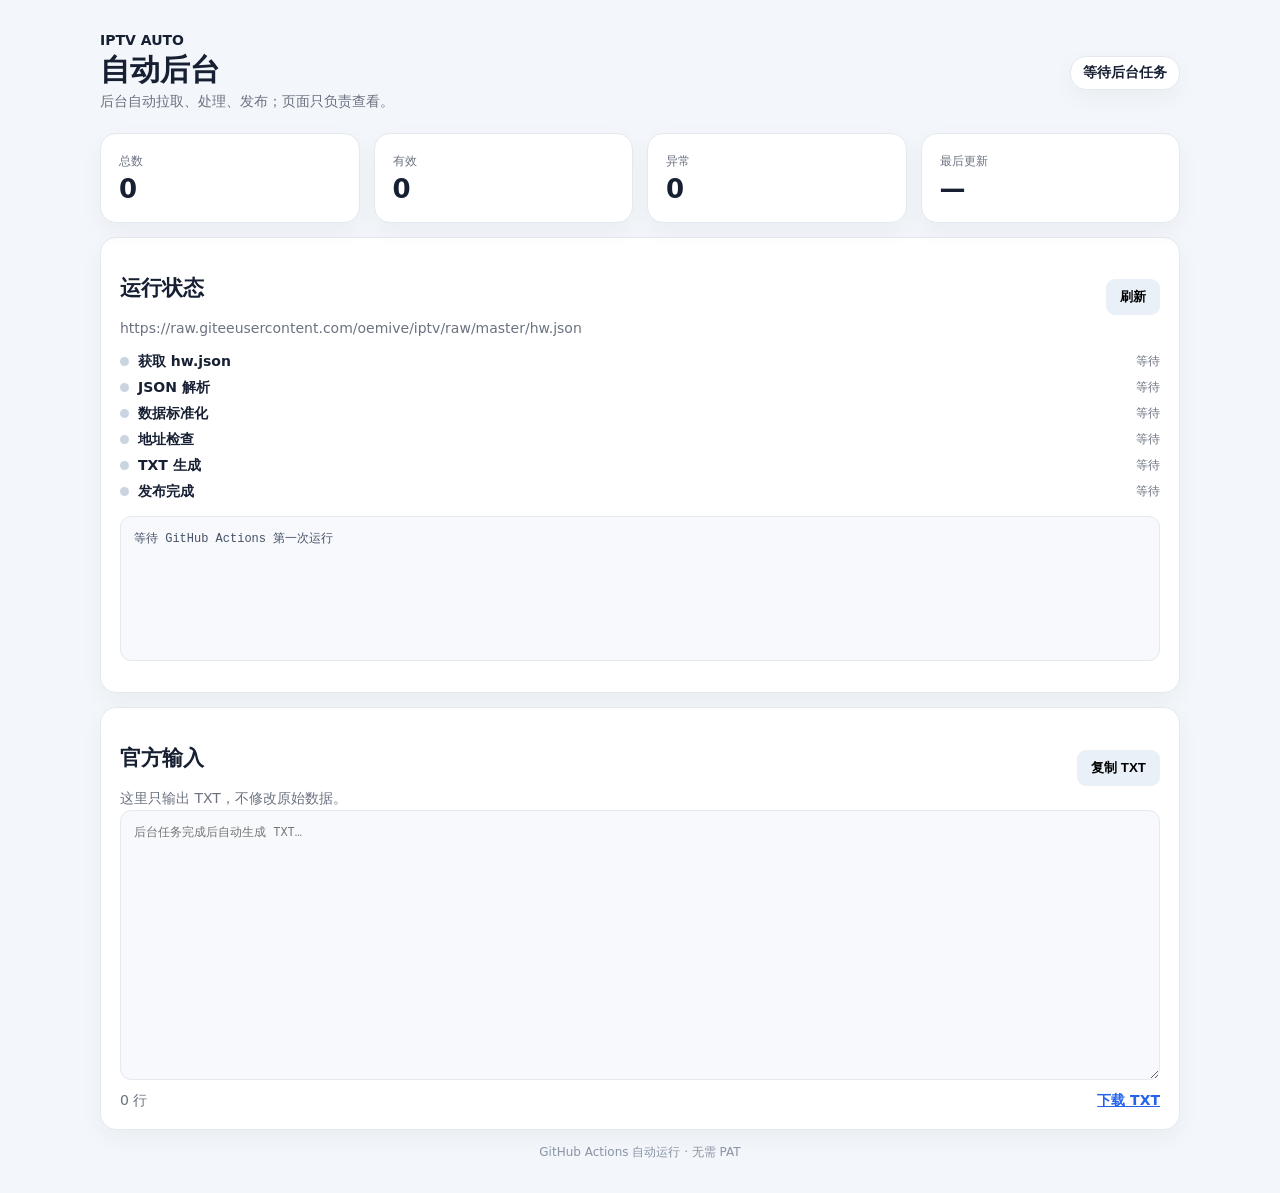
==== commit a0dc3320: "Add files via upload" ====
--- a/index.html
+++ b/index.html
@@ -1 +1 @@
-<!doctype html><html lang="zh-CN"><head><meta charset="utf-8"><meta name="viewport" content="width=device-width,initial-scale=1"><title>IPTV 自动任务</title><link rel="stylesheet" href="./assets/style.css"></head><body><main><header><div><b>AUTOMATED IPTV</b><h1>IPTV 自动任务</h1><p>后台自动拉取、解析、校验并发布，网页仅展示状态。</p></div><span id="state" class="state">读取状态…</span></header><section class="stats"><div><label>数据源</label><strong id="src">hw.json</strong></div><div><label>数据条目</label><strong id="total">—</strong></div><div><label>有效</label><strong id="valid">—</strong></div><div><label>异常</label><strong id="bad">—</strong></div></section><section class="cols"><article><div class="head"><div><h2>自动运行</h2><p id="schedule">每 30 分钟自动执行</p></div><button id="run">立即运行</button></div><div class="bar"><i id="progress"></i></div><div id="steps"></div></article><article><div class="head"><div><h2>最近日志</h2><p id="last">等待第一次运行</p></div><button class="ghost" id="refresh">刷新</button></div><pre id="log">正在读取状态…</pre></article></section><section><h2>数据源</h2><p>无需 GitHub PAT。后台通过多级地址自动获取。</p><code id="url">https://raw.giteeusercontent.com/oemive/iptv/raw/master/hw.json</code></section><footer>IPTV Auto Backend V2 · GitHub Actions</footer></main><script src="./assets/app.js"></script></body></html>
+<!doctype html><html lang="zh-CN"><head><meta charset="utf-8"><meta name="viewport" content="width=device-width,initial-scale=1"><title>IPTV 自动后台</title><link rel="stylesheet" href="./assets/style.css"></head><body><main><header><div><b>IPTV AUTO</b><h1>自动后台</h1><p>后台自动拉取、处理、发布；页面只负责查看。</p></div><span id="state" class="pill">加载中</span></header><section class="stats"><div><small>总数</small><strong id="total">—</strong></div><div><small>有效</small><strong id="valid">—</strong></div><div><small>异常</small><strong id="invalid">—</strong></div><div><small>最后更新</small><strong id="time">—</strong></div></section><section class="panel"><div class="head"><div><h2>运行状态</h2><p id="source">hw.json</p></div><button id="refresh">刷新</button></div><div id="steps"></div><pre id="log">等待后台数据…</pre></section><section class="panel"><div class="head"><div><h2>官方输入</h2><p>这里只输出 TXT，不修改原始数据。</p></div><button id="copy">复制 TXT</button></div><textarea id="txt" readonly placeholder="后台任务完成后自动生成 TXT…"></textarea><div class="footline"><span id="txtCount">0 行</span><a id="download" download="iptv.txt">下载 TXT</a></div></section><footer>GitHub Actions 自动运行 · 无需 PAT</footer></main><script src="./assets/app.js"></script></body></html>
--- a/assets/style.css
+++ b/assets/style.css
@@ -1 +1 @@
-:root{--bg:#f4f7fb;--card:#fff;--text:#172033;--muted:#687386;--line:#e4e9f0;--accent:#2563eb;--ok:#16a34a;--bad:#dc2626;--shadow:0 10px 30px rgba(20,35,60,.07)}*{box-sizing:border-box}body{margin:0;background:linear-gradient(#fafbfd,#eef3f8);color:var(--text);font:14px/1.6 system-ui,-apple-system,"Microsoft YaHei",sans-serif}main{max-width:1160px;margin:auto;padding:34px 20px 50px}header,.head{display:flex;justify-content:space-between;gap:20px;align-items:flex-start}header{margin-bottom:22px}header b{font-size:11px;letter-spacing:.18em;color:var(--accent)}h1{margin:3px 0;font-size:30px}h2{margin:0 0 3px;font-size:17px}p{margin:0;color:var(--muted)}.state{padding:8px 13px;background:#fff;border:1px solid var(--line);border-radius:99px;box-shadow:var(--shadow);font-weight:700}.stats{display:grid;grid-template-columns:repeat(4,1fr);gap:15px}.stats,.cols{margin-bottom:15px}.stats>div,article,section:not(.stats){background:var(--card);border:1px solid var(--line);border-radius:17px;box-shadow:var(--shadow);padding:19px}.stats label{display:block;color:var(--muted)}.stats strong{display:block;font-size:28px;margin-top:6px}.cols{display:grid;grid-template-columns:1.1fr .9fr;gap:15px}button{border:0;border-radius:10px;padding:9px 15px;font-weight:700;cursor:pointer;background:var(--accent);color:#fff}.ghost{background:#edf2f7;color:#334155}.bar{height:7px;background:#edf1f5;border-radius:99px;overflow:hidden;margin:19px 0}.bar i{display:block;height:100%;width:0;background:var(--accent);transition:.3s}#steps{display:grid;gap:9px}.step{display:flex;gap:9px;align-items:center}.step i{width:9px;height:9px;border-radius:50%;background:#cbd5e1}.step.ok i{background:var(--ok)}.step.bad i{background:var(--bad)}.step small{margin-left:auto;color:var(--muted)}pre{min-height:190px;margin:18px 0 0;padding:13px;border-radius:11px;background:#f7f9fc;border:1px solid var(--line);white-space:pre-wrap;word-break:break-word;font:12px/1.7 ui-monospace,Consolas,monospace}code{display:block;margin-top:14px;padding:13px 15px;background:#f7f9fc;border:1px solid var(--line);border-radius:11px;overflow-wrap:anywhere}footer{text-align:center;color:#8993a3;font-size:12px;margin-top:20px}@media(max-width:820px){.stats{grid-template-columns:repeat(2,1fr)}.cols{grid-template-columns:1fr}}@media(max-width:520px){main{padding:22px 13px 35px}header{flex-direction:column}h1{font-size:25px}}
+body{margin:0;background:#f3f6fa;color:#172033;font:14px system-ui,"Microsoft YaHei",sans-serif}main{max-width:1080px;margin:auto;padding:32px 18px}header,.head,.footline{display:flex;justify-content:space-between;gap:12px;align-items:center}h1{margin:2px 0;font-size:30px}p{margin:2px 0;color:#6b7280}.pill,.stats>div,.panel{background:#fff;border:1px solid #e4e9f0;border-radius:16px;box-shadow:0 8px 25px #1720330b}.pill{padding:7px 12px;font-weight:700}.stats{display:grid;grid-template-columns:repeat(4,1fr);gap:14px;margin:20px 0 14px}.stats>div{padding:18px}.stats small{color:#6b7280}.stats strong{display:block;font-size:26px;margin-top:5px}.panel{padding:19px;margin-bottom:14px}button{border:0;border-radius:9px;padding:9px 14px;background:#eaf0f7;font-weight:700;cursor:pointer}#steps{display:grid;gap:8px;margin:15px 0}.step{display:flex;gap:9px;align-items:center}.step i{width:9px;height:9px;border-radius:50%;background:#cbd5e1}.step.ok i{background:#16a34a}.step.bad i{background:#dc2626}.step small{margin-left:auto;color:#6b7280}pre,textarea{width:100%;box-sizing:border-box;border:1px solid #e4e9f0;border-radius:11px;background:#f7f9fc;color:#465267;font:12px/1.65 ui-monospace,Consolas,monospace}pre{padding:13px;min-height:145px;white-space:pre-wrap}textarea{min-height:270px;padding:13px;resize:vertical}.footline{margin-top:9px;color:#6b7280}a{color:#2563eb;font-weight:700;cursor:pointer}footer{text-align:center;color:#8a94a5;font-size:12px}@media(max-width:700px){.stats{grid-template-columns:1fr 1fr}header{align-items:flex-start}h1{font-size:25px}}
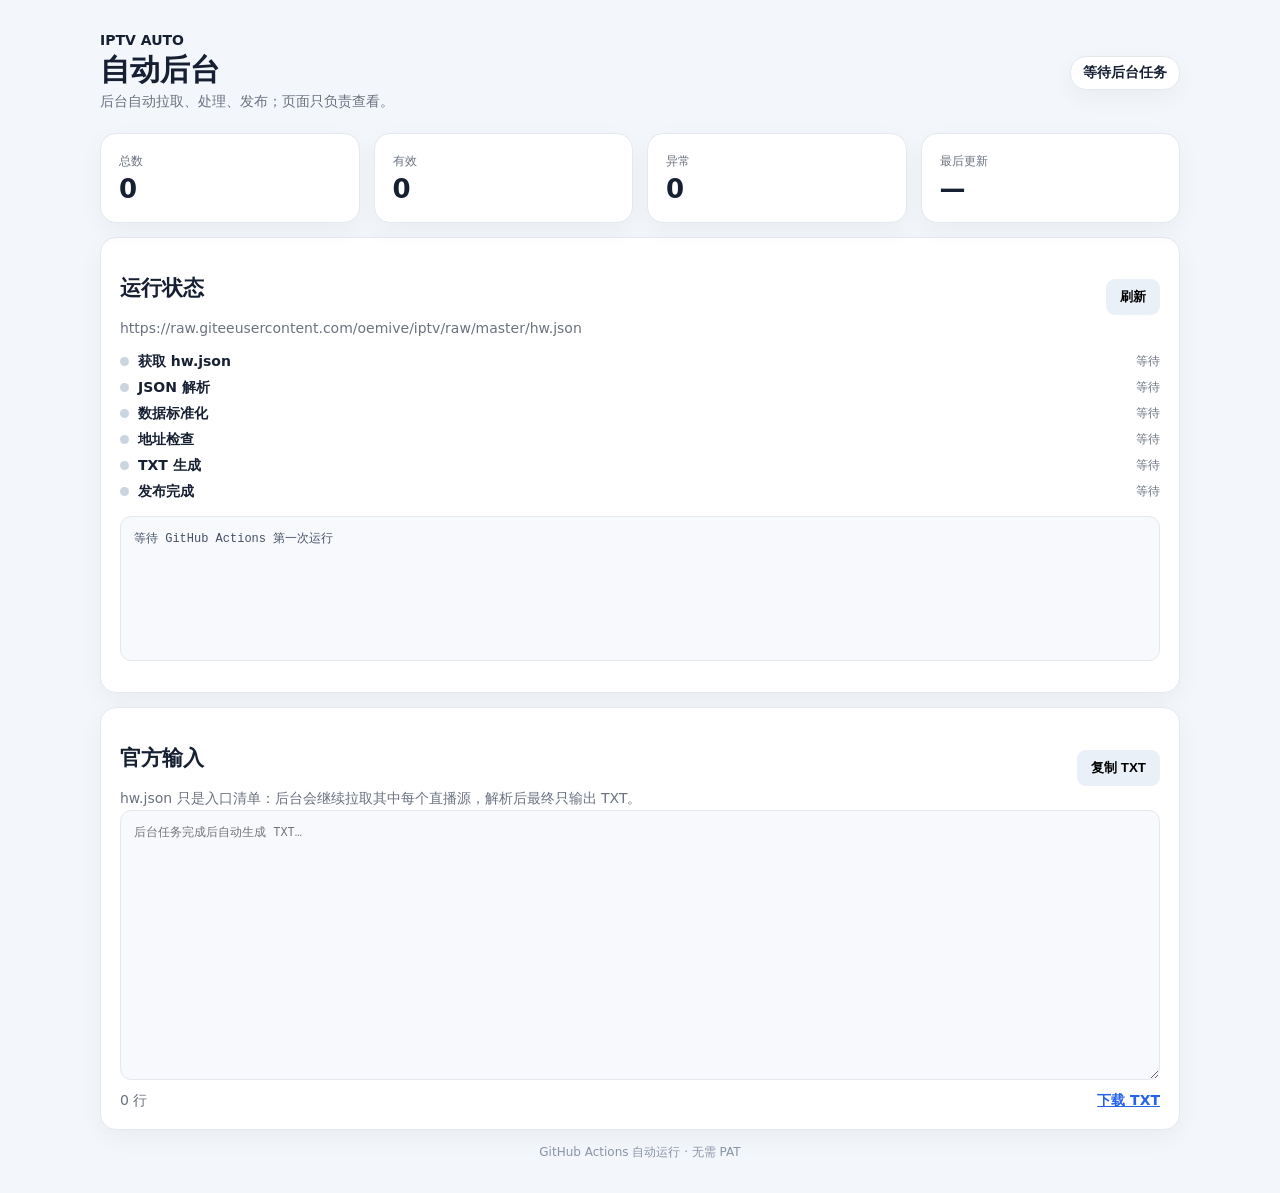
==== commit 0f6da940: "Add files via upload" ====
--- a/index.html
+++ b/index.html
@@ -1 +1 @@
-<!doctype html><html lang="zh-CN"><head><meta charset="utf-8"><meta name="viewport" content="width=device-width,initial-scale=1"><title>IPTV 自动后台</title><link rel="stylesheet" href="./assets/style.css"></head><body><main><header><div><b>IPTV AUTO</b><h1>自动后台</h1><p>后台自动拉取、处理、发布；页面只负责查看。</p></div><span id="state" class="pill">加载中</span></header><section class="stats"><div><small>总数</small><strong id="total">—</strong></div><div><small>有效</small><strong id="valid">—</strong></div><div><small>异常</small><strong id="invalid">—</strong></div><div><small>最后更新</small><strong id="time">—</strong></div></section><section class="panel"><div class="head"><div><h2>运行状态</h2><p id="source">hw.json</p></div><button id="refresh">刷新</button></div><div id="steps"></div><pre id="log">等待后台数据…</pre></section><section class="panel"><div class="head"><div><h2>官方输入</h2><p>这里只输出 TXT，不修改原始数据。</p></div><button id="copy">复制 TXT</button></div><textarea id="txt" readonly placeholder="后台任务完成后自动生成 TXT…"></textarea><div class="footline"><span id="txtCount">0 行</span><a id="download" download="iptv.txt">下载 TXT</a></div></section><footer>GitHub Actions 自动运行 · 无需 PAT</footer></main><script src="./assets/app.js"></script></body></html>+<!doctype html><html lang="zh-CN"><head><meta charset="utf-8"><meta name="viewport" content="width=device-width,initial-scale=1"><title>IPTV 自动后台</title><link rel="stylesheet" href="./assets/style.css"></head><body><main><header><div><b>IPTV AUTO</b><h1>自动后台</h1><p>后台自动拉取、处理、发布；页面只负责查看。</p></div><span id="state" class="pill">加载中</span></header><section class="stats"><div><small>总数</small><strong id="total">—</strong></div><div><small>有效</small><strong id="valid">—</strong></div><div><small>异常</small><strong id="invalid">—</strong></div><div><small>最后更新</small><strong id="time">—</strong></div></section><section class="panel"><div class="head"><div><h2>运行状态</h2><p id="source">hw.json</p></div><button id="refresh">刷新</button></div><div id="steps"></div><pre id="log">等待后台数据…</pre></section><section class="panel"><div class="head"><div><h2>官方输入</h2><p>hw.json 只是入口清单：后台会继续拉取其中每个直播源，解析后最终只输出 TXT。</p></div><button id="copy">复制 TXT</button></div><textarea id="txt" readonly placeholder="后台任务完成后自动生成 TXT…"></textarea><div class="footline"><span id="txtCount">0 行</span><a id="download" download="iptv.txt">下载 TXT</a></div></section><footer>GitHub Actions 自动运行 · 无需 PAT</footer></main><script src="./assets/app.js"></script></body></html>
